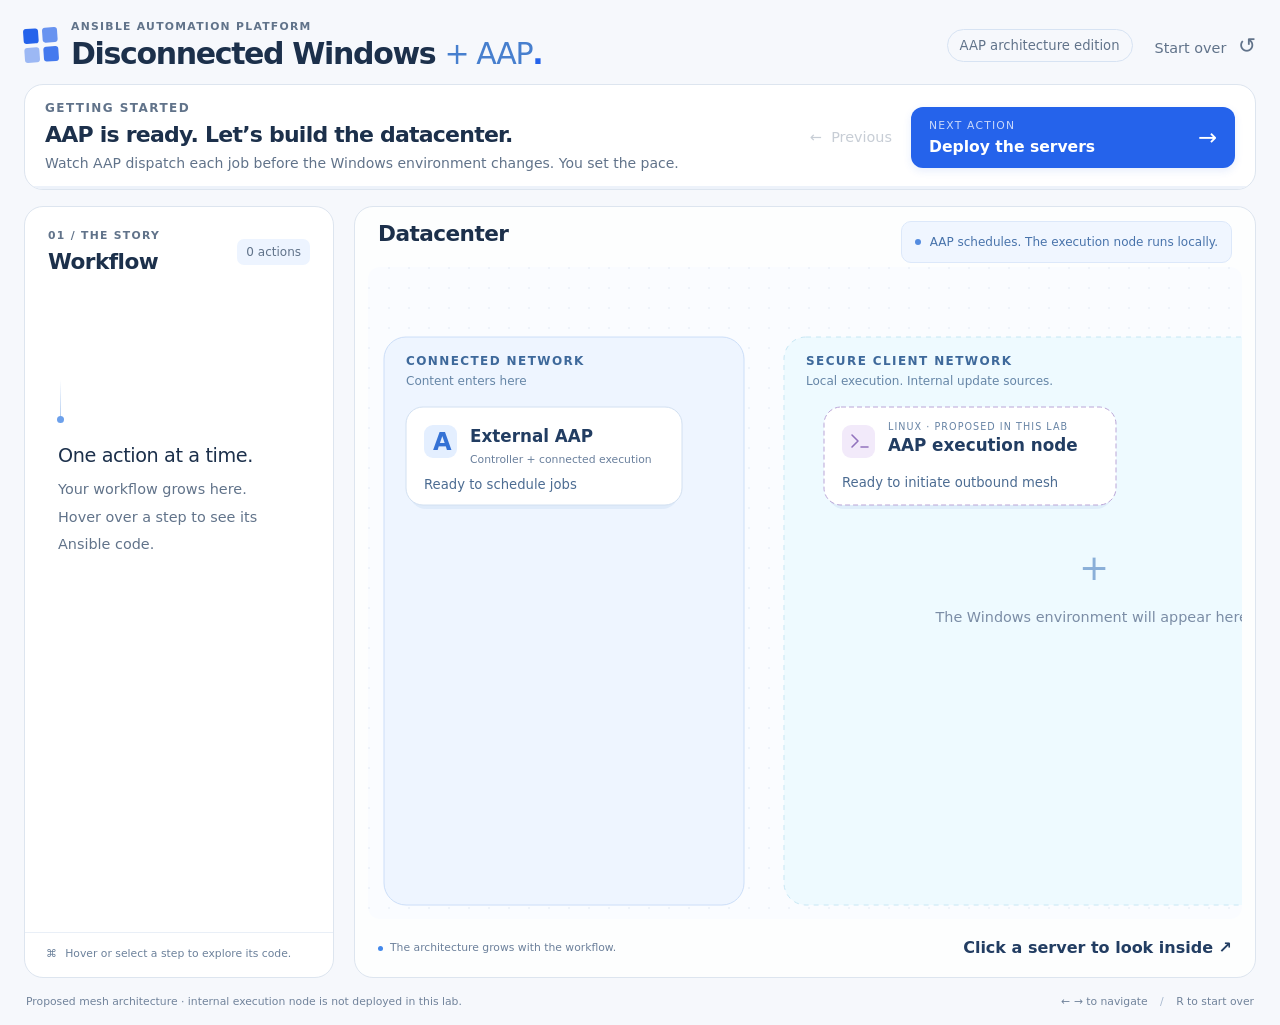
==== demo-with-aap/index.html @ a517cfdb "Compact the datacenter and move sync sources above networks" ====
<!doctype html>
<html lang="en">
  <head>
    <meta charset="utf-8">
    <meta name="viewport" content="width=device-width, initial-scale=1">
    <meta name="description" content="Explore how AAP dispatches jobs to a proposed internal execution node before Windows servers change.">
    <meta name="color-scheme" content="light">
    <title>Disconnected Windows + AAP · Interactive demo</title>
    <link rel="stylesheet" href="src/styles.css">
    <link rel="stylesheet" href="src/aap.css?v=1.2.3">
    <script src="src/scenario.js?v=1.2.2" defer></script>
    <script src="src/orchestration.js" defer></script>
    <script src="src/app.js?v=1.2.2" defer></script>
  </head>
  <body>
    <div class="app">
      <header class="masthead">
        <div class="brand"><span class="brand-mark" aria-hidden="true"><i></i><i></i><i></i><i></i></span><div><p class="eyebrow">Ansible Automation Platform</p><h1>Disconnected Windows <span class="edition-name">+ AAP</span><span class="title-dot">.</span></h1></div></div>
        <div class="header-actions"><span class="mode-label">AAP architecture edition</span><button class="quiet-button" id="reset" type="button">Start over <span aria-hidden="true">↺</span></button></div>
      </header>

      <section class="controls" aria-label="Demo controls">
        <div class="action-context"><p class="eyebrow" id="action-count">Getting started</p><h2 id="current-title">AAP is ready. Let’s build the datacenter.</h2><p id="current-description">Watch AAP dispatch each job before the Windows environment changes. You set the pace.</p></div>
        <div class="navigation"><button class="previous-button" id="previous" type="button" disabled><span aria-hidden="true">←</span> Previous</button><button class="next-button" id="next" type="button"><span class="button-caption">Next action</span><span class="button-action" id="next-label">Deploy the servers</span><span class="button-arrow" aria-hidden="true">→</span></button></div>
        <div class="progress-track" aria-hidden="true"><div id="progress-fill"></div></div>
      </section>

      <main class="workspace">
        <section class="workflow-panel" aria-labelledby="workflow-title">
          <div class="panel-heading"><div><p class="eyebrow">01 / The story</p><h2 id="workflow-title">Workflow</h2></div><span class="counter" id="workflow-count">0 actions</span></div>
          <div class="workflow-scroll" id="workflow-scroll"><div class="workflow-empty" id="workflow-empty"><span class="empty-stem" aria-hidden="true"></span><h3>One action at a time.</h3><p>Your workflow grows here.<br>Hover over a step to see its Ansible code.</p></div><ol class="workflow-list" id="workflow-list"></ol><div class="execution-pending" id="execution-pending" hidden><span class="pending-mark" aria-hidden="true">A</span><div><strong id="pending-title">AAP schedules the job</strong><p id="pending-description"></p></div></div></div>
          <p class="panel-footnote"><span aria-hidden="true">⌘</span> Hover or select a step to explore its code.</p>
        </section>

        <section class="architecture-panel" aria-labelledby="architecture-title">
          <div class="panel-heading"><div><h2 id="architecture-title">Datacenter</h2></div><div class="execution-banner" aria-live="polite"><span class="execution-indicator" aria-hidden="true"></span><span id="execution-caption">AAP schedules. The execution node runs locally.</span></div></div>
          <div class="architecture-canvas" id="architecture-canvas">
            <div class="architecture-empty" id="architecture-empty"><div class="empty-cross" aria-hidden="true">+</div><p>The Windows environment will appear here.</p></div>
            <svg class="architecture" viewBox="0 0 1036 652" preserveAspectRatio="xMidYMin meet" role="img" aria-labelledby="diagram-title diagram-description">
              <title id="diagram-title">Disconnected Windows datacenter</title>
              <desc id="diagram-description">The architecture fills as you advance the walkthrough. AAP is in the connected network. A proposed Linux execution node initiates outbound mesh connectivity from the secure network. Each internal action highlights that inside-out connection, followed by job dispatch and local Windows execution. Later actions reuse the established mesh.</desc>
              <defs>
                <pattern id="dots" width="20" height="20" patternUnits="userSpaceOnUse">
                  <circle cx="1" cy="1" r=".7" fill="#d9e3f1" />
                </pattern>
                <marker id="arrow" markerWidth="7" markerHeight="7" refX="6" refY="3.5" orient="auto">
                  <path d="M0 0 7 3.5 0 7" fill="none" stroke="#2563eb" stroke-width="1.2" />
                </marker>
                <marker id="command-arrow" markerWidth="7" markerHeight="7" refX="6" refY="3.5" orient="auto">
                  <path d="M0 0 7 3.5 0 7" fill="none" stroke="#8553b1" stroke-width="1.2" />
                </marker>
                <symbol id="windows-mark" viewBox="0 0 24 24">
                  <path d="M2 3h9v8H2zm11 0h9v8h-9zM2 13h9v8H2zm11 0h9v8h-9z" fill="currentColor" />
                </symbol>
                <symbol id="server-mark" viewBox="0 0 24 24">
                  <rect x="4" y="3" width="16" height="7" rx="2" />
                  <rect x="4" y="14" width="16" height="7" rx="2" />
                  <path d="M8 6.5h.1M8 17.5h.1M13 6.5h4M13 17.5h4" />
                </symbol>
                <symbol id="file-mark" viewBox="0 0 24 24">
                  <path d="M7 2h7l5 5v15H5V2zm7 0v6h5M11 11h3m-3 4h3m-3 4h3" />
                </symbol>
              </defs>
              <rect width="1036" height="652" fill="url(#dots)" />
              <g class="reveal" data-at="0" style="--delay:0ms">
                <rect class="network-zone connected-zone" x="16" y="70" width="360" height="568" rx="22" />
                <text class="zone-label" x="38" y="98">CONNECTED NETWORK</text>
                <text class="zone-subtitle" x="38" y="118">Content enters here</text>
              </g>
              <g class="reveal" data-at="0" style="--delay:45ms">
                <rect class="network-zone isolated-zone" x="416" y="70" width="604" height="568" rx="22" />
                <text class="zone-label" x="438" y="98">SECURE CLIENT NETWORK</text>
                <text class="zone-subtitle" x="438" y="118">Local execution. Internal update sources.</text>
              </g>
              <g id="aap-layer">
                <g id="mesh-channels" class="mesh-channels">
                  <text class="mesh-label mesh-outbound-label" x="326" y="156">Outbound mesh</text>
                  <path class="mesh-request-path" id="mesh-request-path" d="M454 170H316" marker-end="url(#arrow)" />
                  <circle class="control-particle mesh-connect-particle" cx="454" cy="170" r="3" />
                  <path class="mesh-dispatch-path" id="mesh-dispatch-path" d="M316 203H454" marker-end="url(#arrow)" />
                  <rect class="control-particle mesh-job-particle" x="309" y="196" width="14" height="14" rx="3" />
                  <text class="mesh-label" x="326" y="226">Job dispatch</text>
                </g>
                <g class="job-command external-control">
                  <path class="command-path" id="external-command-path" d="M55 240V252" marker-end="url(#command-arrow)" />
                  <text class="command-label" x="64" y="250">WinRM</text>
                  <circle class="control-particle command-particle" r="3">
                    <animateMotion data-job-motion="true" begin="indefinite" dur=".45s" fill="freeze">
                      <mpath href="#external-command-path" />
                    </animateMotion>
                  </circle>
                </g>
                <g class="job-command repository-control">
                  <path class="command-path" id="internal-command-path" d="M602 240V252" marker-end="url(#command-arrow)" />
                  <text class="command-label" x="616" y="250">WinRM · internal work</text>
                  <circle class="control-particle command-particle" r="3">
                    <animateMotion data-job-motion="true" begin="indefinite" dur=".45s" fill="freeze">
                      <mpath href="#internal-command-path" />
                    </animateMotion>
                  </circle>
                </g>
                <g class="job-command client-control">
                  <path class="command-path" id="managed-command-path" d="M750 189H1006V456H656V474" marker-end="url(#command-arrow)" />
                  <path class="command-path" id="managed-command-path-2025" d="M750 189H1006V456H956V474" marker-end="url(#command-arrow)" />
                  <text class="command-label" x="826" y="433">WinRM · job control</text>
                  <circle class="control-particle command-particle" r="3">
                    <animateMotion data-job-motion="true" begin="indefinite" dur=".45s" fill="freeze">
                      <mpath href="#managed-command-path" />
                    </animateMotion>
                  </circle>
                  <circle class="control-particle command-particle" r="3">
                    <animateMotion data-job-motion="true" begin="indefinite" dur=".45s" fill="freeze">
                      <mpath href="#managed-command-path-2025" />
                    </animateMotion>
                  </circle>
                </g>
                <g class="job-command deployment-external-control">
                  <path class="command-path" id="deploy-external-path" d="M55 240V252" marker-end="url(#command-arrow)" />
                  <text class="command-label" x="64" y="250">Deploy</text>
                  <circle class="control-particle command-particle" r="3">
                    <animateMotion data-job-motion="true" begin="indefinite" dur=".45s" fill="freeze">
                      <mpath href="#deploy-external-path" />
                    </animateMotion>
                  </circle>
                </g>
                <g class="job-command deployment-internal-control">
                  <path class="command-path" id="deploy-internal-repository-path" d="M602 240V252" marker-end="url(#command-arrow)" />
                  <text class="command-label" x="616" y="250">Deploy repository</text>
                  <path class="command-path" id="deploy-internal-2022-path" d="M750 189H1006V456H656V474" marker-end="url(#command-arrow)" />
                  <path class="command-path" id="deploy-internal-2025-path" d="M750 189H1006V456H956V474" marker-end="url(#command-arrow)" />
                  <text class="command-label" x="826" y="433">Deploy internal VMs</text>
                  <circle class="control-particle command-particle" r="3">
                    <animateMotion data-job-motion="true" begin="indefinite" dur=".45s" fill="freeze">
                      <mpath href="#deploy-internal-repository-path" />
                    </animateMotion>
                  </circle>
                  <circle class="control-particle command-particle" r="3">
                    <animateMotion data-job-motion="true" begin="indefinite" dur=".45s" fill="freeze">
                      <mpath href="#deploy-internal-2022-path" />
                    </animateMotion>
                  </circle>
                  <circle class="control-particle command-particle" r="3">
                    <animateMotion data-job-motion="true" begin="indefinite" dur=".45s" fill="freeze">
                      <mpath href="#deploy-internal-2025-path" />
                    </animateMotion>
                  </circle>
                </g>
                <g transform="translate(0 38)">
                  <g class="reveal server-node aap-controller" data-at="0" data-node="controller" tabindex="0" role="button" aria-label="Explore external AAP">
                    <rect class="server-shadow" x="41" y="106" width="270" height="98" rx="17" />
                    <rect class="server-surface control-surface" x="38" y="102" width="276" height="98" rx="17" />
                    <rect class="aap-icon-background" x="56" y="120" width="33" height="33" rx="9" />
                    <text class="aap-monogram" x="65" y="145">A</text>
                    <text class="node-title" x="102" y="137">External AAP</text>
                    <text class="tiny-label" x="102" y="158">Controller + connected execution</text>
                    <text class="node-status" id="controller-status" x="56" y="184">Ready to schedule jobs</text>
                  </g>
                </g>
                <g transform="translate(-44 38)">
                  <g class="reveal server-node aap-execution" data-at="0" data-node="execution" tabindex="0" role="button" aria-label="Explore the proposed internal execution node">
                    <rect class="server-shadow" x="503" y="106" width="286" height="98" rx="17" />
                    <rect class="server-surface proposed-node" x="500" y="102" width="292" height="98" rx="17" />
                    <rect class="execution-icon-background" x="518" y="120" width="33" height="33" rx="9" />
                    <path class="execution-icon" d="m528 130 6 6-6 6m9 0h7" />
                    <text class="node-eyebrow" x="564" y="125">LINUX · PROPOSED IN THIS LAB</text>
                    <text class="node-title" x="564" y="146">AAP execution node</text>
                    <text class="node-status" id="execution-status" x="518" y="182">Ready to initiate outbound mesh</text>
                  </g>
                </g>
              </g>
              <g id="workload-layer">
                <g class="reveal" data-at="2">
                  <path class="network-link" d="M602 428V452M602 452H577V474M602 452H877V474" />
                  <circle cx="602" cy="452" r="4" fill="#afc5df" />
                  <text class="connection-label" x="686" y="446">Updates + applications</text>
                </g>
                <g class="reveal management-connection" data-at="2">
                  <path class="management-link" d="M314 296H454" />
                  <text class="connection-label" x="326" y="280">Management link</text>
                </g>
                <g transform="translate(-30 -97)">
                  <g class="reveal" data-at="4" style="--delay:0ms">
                    <rect class="publisher" x="68" y="105" width="212" height="50" rx="12" />
                    <use href="#windows-mark" x="83" y="121" width="18" height="18" class="microsoft-mark" />
                    <text class="publisher-title" x="113" y="127">Microsoft Update</text>
                    <text class="tiny-label" x="113" y="143">Selected OS + .NET content</text>
                  </g>
                </g>
                <g class="reveal" data-at="4" style="--delay:0ms">
                  <rect class="publisher" x="272" y="8" width="212" height="50" rx="12" />
                  <text class="publisher-title" x="287" y="29">Application Repository <tspan x="287" dy="17">sync</tspan></text>
                </g>
                <g transform="translate(0 57)">
                  <g class="reveal server-node" data-at="1" data-node="external" tabindex="-1" role="button" aria-label="Explore the external repository" style="--delay:70ms">
                    <rect class="server-shadow" x="41" y="201" width="270" height="174" rx="17" />
                    <rect class="server-surface" x="38" y="197" width="276" height="174" rx="17" />
                    <rect class="icon-background" x="56" y="214" width="33" height="33" rx="9" />
                    <use href="#server-mark" class="server-icon" x="62" y="220" width="21" height="21" />
                    <text class="node-eyebrow" x="102" y="225">WINDOWS SERVER 2022</text>
                    <text class="node-title" x="102" y="245">External repository</text>
                    <line class="card-rule" x1="56" y1="262" x2="295" y2="262" />
                    <text class="node-status" id="external-status" x="56" y="280">Freshly deployed</text>
                    <g class="reveal" data-at="3">
                      <rect class="service-pill" x="56" y="290" width="59" height="25" rx="7" />
                      <text class="service-text" x="68" y="307">WSUS</text>
                      <rect class="service-pill" x="56" y="321" width="239" height="25" rx="7" />
                      <text class="service-text" x="68" y="338">Chocolatey application repository</text>
                    </g>
                    <g class="reveal" data-at="5">
                      <rect class="service-pill export-pill" x="122" y="290" width="101" height="25" rx="7" />
                      <text class="service-text" x="132" y="307">IIS · export</text>
                    </g>
                    <text class="tiny-label" x="56" y="361" id="external-detail">Prepared Windows base image</text>
                  </g>
                </g>
                <g transform="translate(0 48)">
                  <g class="reveal" data-at="4" style="--delay:50ms">
                    <rect class="content-item" x="46" y="390" width="125" height="47" rx="10" />
                    <text class="content-label" x="59" y="410">Windows</text>
                    <text class="tiny-label" x="59" y="426">OS updates</text>
                  </g>
                </g>
                <g transform="translate(0 48)">
                  <g class="reveal" data-at="4" style="--delay:105ms">
                    <rect class="content-item" x="181" y="390" width="125" height="47" rx="10" />
                    <text class="content-label" x="194" y="410">.NET</text>
                    <text class="tiny-label" x="194" y="426">Runtime updates</text>
                  </g>
                </g>
                <g transform="translate(0 45)">
                  <g class="reveal" data-at="4" style="--delay:160ms">
                    <rect class="content-item" x="46" y="445" width="125" height="47" rx="10" />
                    <text class="content-label" x="59" y="465">7-Zip</text>
                    <text class="tiny-label" x="59" y="481">Two pinned releases</text>
                  </g>
                </g>
                <g transform="translate(0 45)">
                  <g class="reveal" data-at="4" style="--delay:215ms">
                    <rect class="content-item" x="181" y="445" width="125" height="47" rx="10" />
                    <text class="content-label" x="194" y="465">Git</text>
                    <text class="tiny-label" x="194" y="481">Two pinned releases</text>
                  </g>
                </g>
                <g transform="translate(0 39)">
                  <g class="reveal" data-at="5">
                    <rect class="export-bundle" x="46" y="508" width="260" height="64" rx="11" />
                    <use href="#file-mark" class="file-icon" x="59" y="524" width="24" height="28" />
                    <text class="content-label" x="95" y="532">Published through IIS</text>
                    <text class="tiny-label" x="95" y="551">.xml.gz + manifest + update files</text>
                  </g>
                </g>
                <g transform="translate(-44 87)">
                  <g class="reveal server-node" data-at="1" data-node="internal" tabindex="-1" role="button" aria-label="Explore the internal repository" style="--delay:120ms">
                    <rect class="server-shadow" x="503" y="171" width="286" height="174" rx="17" />
                    <rect class="server-surface" x="500" y="167" width="292" height="174" rx="17" />
                    <rect class="icon-background" x="518" y="184" width="33" height="33" rx="9" />
                    <use href="#server-mark" class="server-icon" x="524" y="190" width="21" height="21" />
                    <text class="node-eyebrow" x="564" y="195">WINDOWS SERVER 2022</text>
                    <text class="node-title" x="564" y="215">Internal repository</text>
                    <line class="card-rule" x1="518" y1="232" x2="774" y2="232" />
                    <text class="node-status" id="internal-status" x="518" y="250">Freshly deployed</text>
                    <g class="reveal" data-at="3">
                      <rect class="service-pill" x="518" y="260" width="59" height="25" rx="7" />
                      <text class="service-text" x="530" y="277">WSUS</text>
                      <rect class="service-pill" x="518" y="291" width="256" height="25" rx="7" />
                      <text class="service-text" x="530" y="308">Chocolatey application repository</text>
                    </g>
                    <g class="reveal" data-at="7">
                      <rect class="baseline-pill" x="584" y="260" width="116" height="25" rx="7" />
                      <text class="baseline-text" x="595" y="277">April baseline</text>
                    </g>
                    <text class="tiny-label" x="518" y="331" id="internal-detail">Prepared Windows base image</text>
                  </g>
                </g>
                <g class="reveal" data-at="6">
                  <text class="flow-label" x="326" y="284">PULL · HTTP GET</text>
                  <path class="flow-path pull-request-flow" id="pull-request-path" d="M454 300H316" marker-end="url(#arrow)" />
                  <circle class="flow-particle pull-request-particle" data-flow="6" cx="454" cy="300" r="2.8" />
                  <path class="flow-path transfer-flow" id="transfer-path" d="M315 326H454" marker-end="url(#arrow)" />
                  <g class="flow-particle pull-data-particle" data-flow="6">
                    <rect class="moving-package" x="308" y="319" width="14" height="14" rx="3" />
                  </g>
                  <rect class="transfer-caption" x="320" y="343" width="128" height="39" rx="9" />
                  <text class="flow-label" x="330" y="360">Export data returned</text>
                  <text class="tiny-label" x="330" y="374">SHA256 verified</text>
                </g>
                <g class="reveal" data-at="8">
                  <path class="flow-path client-flow" id="client-path-2022" d="M602 428V452H577V474" marker-end="url(#arrow)" />
                  <path class="flow-path client-flow" id="client-path-2025" d="M602 428V452H877V474" marker-end="url(#arrow)" />
                  <circle class="flow-particle" data-flow="8,9,10" r="3.2">
                    <animateMotion dur="1.8s" repeatCount="indefinite">
                      <mpath href="#client-path-2022" />
                    </animateMotion>
                  </circle>
                  <circle class="flow-particle" data-flow="8,9,10" r="3.2">
                    <animateMotion dur="1.8s" begin="-.6s" repeatCount="indefinite">
                      <mpath href="#client-path-2025" />
                    </animateMotion>
                  </circle>
                </g>
                <g transform="translate(61 51)">
                  <g class="reveal server-node" data-at="1" data-node="server2022" tabindex="-1" role="button" aria-label="Explore Windows Server 2022" style="--delay:170ms">
                    <rect class="server-shadow" x="398" y="429" width="236" height="148" rx="17" />
                    <rect class="server-surface client-surface" x="395" y="425" width="242" height="148" rx="17" />
                    <use href="#windows-mark" x="414" y="445" width="23" height="23" class="client-windows" />
                    <text class="client-title" x="449" y="454">Windows Server</text>
                    <text class="client-year" x="449" y="479">2022</text>
                    <g class="reveal" data-at="8">
                      <rect class="patch-tag" x="548" y="446" width="71" height="24" rx="7" />
                      <text class="patch-tag-text" x="561" y="462">Patched</text>
                    </g>
                    <line class="card-rule" x1="413" y1="490" x2="618" y2="490" />
                    <text class="node-status" id="server2022-status" x="413" y="513">Freshly deployed</text>
                    <g class="reveal" data-at="9">
                      <text class="app-name" x="413" y="539">7-Zip</text>
                      <text class="app-version" id="zip2022" x="454" y="539">26.03</text>
                      <text class="app-name" x="514" y="539">Git</text>
                      <text class="app-version" id="git2022" x="539" y="539">2.55</text>
                    </g>
                    <text class="tiny-label" id="server2022-detail" x="413" y="559">Managed Windows endpoint</text>
                  </g>
                </g>
                <g transform="translate(72 51)">
                  <g class="reveal server-node" data-at="1" data-node="server2025" tabindex="-1" role="button" aria-label="Explore Windows Server 2025" style="--delay:220ms">
                    <rect class="server-shadow" x="687" y="429" width="236" height="148" rx="17" />
                    <rect class="server-surface client-surface" x="684" y="425" width="242" height="148" rx="17" />
                    <use href="#windows-mark" x="703" y="445" width="23" height="23" class="client-windows" />
                    <text class="client-title" x="738" y="454">Windows Server</text>
                    <text class="client-year" x="738" y="479">2025</text>
                    <g class="reveal" data-at="8">
                      <rect class="patch-tag" x="837" y="446" width="71" height="24" rx="7" />
                      <text class="patch-tag-text" x="850" y="462">Patched</text>
                    </g>
                    <line class="card-rule" x1="702" y1="490" x2="907" y2="490" />
                    <text class="node-status" id="server2025-status" x="702" y="513">Freshly deployed</text>
                    <g class="reveal" data-at="9">
                      <text class="app-name" x="702" y="539">7-Zip</text>
                      <text class="app-version" id="zip2025" x="743" y="539">26.03</text>
                      <text class="app-name" x="803" y="539">Git</text>
                      <text class="app-version" id="git2025" x="828" y="539">2.55</text>
                    </g>
                    <text class="tiny-label" id="server2025-detail" x="702" y="559">Managed Windows endpoint</text>
                  </g>
                </g>
                <g transform="translate(372 -322)">
                  <g class="reveal" data-at="11">
                    <rect class="verification-strip" x="394" y="612" width="230" height="76" rx="11" />
                    <circle cx="416" cy="633" r="9" fill="#16845b" />
                    <path d="m412 633 3 3 5-6" fill="none" stroke="white" stroke-width="1.5" />
                    <text class="verification-text" x="434" y="638">
                      <tspan x="434" y="638">Internal sources</tspan>
                      <tspan x="434" y="656">Expected versions</tspan>
                      <tspan x="434" y="674">No pending reboot</tspan>
                    </text>
                  </g>
                </g>
                <g class="reveal" data-at="4">
                  <!-- Source feeds use separate left lanes so both enter the repository rightward without crossing AAP or mesh. -->
                  <path class="flow-path download-flow" id="download-path" d="M38 33H26V271H36" marker-end="url(#arrow)" />
                  <path class="flow-path download-flow" id="application-download-path" d="M378 58V66H8V287H36" marker-end="url(#arrow)" />
                  <text class="flow-label" x="42" y="82">Download</text>
                  <circle class="flow-particle" data-flow="4" r="3.2">
                    <animateMotion dur="1.25s" repeatCount="indefinite">
                      <mpath href="#download-path" />
                    </animateMotion>
                  </circle>
                  <circle class="flow-particle" data-flow="4" r="3.2">
                    <animateMotion dur="1.25s" repeatCount="indefinite">
                      <mpath href="#application-download-path" />
                    </animateMotion>
                  </circle>
                </g>
              </g>
            </svg>
          </div>
          <div class="architecture-footer"><span class="flow-key"><i></i><span id="flow-caption">The architecture grows with the workflow.</span></span><span class="server-hint">Click a server to look inside <span aria-hidden="true">↗</span></span></div>
        </section>
      </main>
      <footer class="page-footer"><span>Proposed mesh architecture · internal execution node is not deployed in this lab.</span><span>← → to navigate <span class="footer-separator">/</span> R to start over</span></footer>
    </div>

    <aside class="code-popover" id="code-popover" role="dialog" aria-label="Ansible code preview" hidden><div class="popover-heading"><span class="eyebrow">Under the hood</span><button class="close-button" id="close-code" type="button" aria-label="Close code preview">×</button></div><h3 id="code-title"></h3><p class="code-executor" id="code-executor"></p><p class="mock-label">Illustrative Ansible · simplified for this step</p><pre><code id="code-example"></code></pre><a class="source-link" id="code-link" target="_blank" rel="noopener noreferrer">Click here for the real code <span aria-hidden="true">↗</span></a><span class="source-filename" id="source-filename"></span></aside>
    <dialog class="server-dialog" id="server-dialog"><div class="dialog-heading"><p class="eyebrow">Inside the datacenter</p><button class="close-button" id="close-server" type="button" aria-label="Close server details">×</button></div><h2 id="server-dialog-title"></h2><p id="server-dialog-description"></p><dl id="server-dialog-details"></dl><p class="dialog-note">This is the illustrated state at the selected step.</p></dialog>
    <div class="sr-only" id="announcer" role="status" aria-live="polite"></div>
  </body>
</html>
---- demo-with-aap/src/styles.css ----
/* Text sizes are 120% of the initial presentation scale. */
:root { --paper:#f6f8fc; --surface:#fff; --ink:#1c304b; --muted:#61738a; --line:#dde5ef; --accent:#2563eb; --soft-accent:#edf4ff; --blue:#0898bd; --radius:19px; font-family:Inter,"Segoe UI",system-ui,-apple-system,sans-serif; color:var(--ink); background:var(--paper); font-synthesis:none; }
* { box-sizing:border-box; }
body { margin:0; }
button,a { -webkit-tap-highlight-color:transparent; }
button { font:inherit; cursor:pointer; }
button:disabled { cursor:default; }
button:focus-visible,a:focus-visible,[tabindex]:focus-visible { outline:3px solid #5c91f2; outline-offset:4px; }
.app { width:min(1600px,100%); margin:auto; padding:34px 40px 18px; }
.masthead { display:flex; justify-content:space-between; align-items:center; gap:24px; margin-bottom:26px; }
.brand { display:flex; gap:17px; align-items:center; }
.brand-mark { width:34px; height:34px; display:grid; grid-template-columns:1fr 1fr; gap:4px; transform:rotate(-4deg); }
.brand-mark i { background:var(--accent); border-radius:3px; }
.brand-mark i:nth-child(2) { opacity:.68; }.brand-mark i:nth-child(3) { opacity:.43; }.brand-mark i:nth-child(4) { opacity:.85; }
.eyebrow { text-transform:uppercase; letter-spacing:.12em; font-size:12px; font-weight:650; color:var(--muted); margin:0 0 7px; }
h1 { font-size:clamp(26.4px,2.64vw,38.4px); letter-spacing:-.045em; font-weight:650; margin:0; line-height:1.1; }
.title-dot { color:var(--accent); }
.header-actions { display:flex; align-items:center; gap:22px; }
.mode-label { font-size:13.2px; color:var(--muted); border:1px solid #d7e3f3; border-radius:30px; padding:8px 12px; }
.quiet-button { border:0; background:transparent; color:var(--muted); font-size:14.4px; padding:8px 0; }
.quiet-button span { margin-left:7px; font-size:21.6px; }
.quiet-button:hover { color:var(--ink); }
.controls { background:var(--surface); border:1px solid var(--line); border-radius:var(--radius); display:flex; align-items:center; justify-content:space-between; gap:28px; padding:23px 26px 26px; margin-bottom:20px; position:relative; overflow:hidden; }
.action-context { min-width:0; max-width:720px; }
.action-context h2 { font-size:25.2px; font-weight:600; margin:0 0 8px; letter-spacing:-.035em; }
.action-context>p:last-child { margin:0; color:var(--muted); font-size:14.4px; line-height:1.65; max-width:690px; }
.navigation { display:flex; align-items:center; gap:16px; flex-shrink:0; }
.previous-button { display:flex; align-items:center; gap:9px; padding:12px 3px; border:0; background:transparent; font-size:14.4px; color:var(--muted); }
.previous-button:disabled { opacity:.35; }
.previous-button:hover:not(:disabled) { color:var(--accent); }
.next-button { position:relative; text-align:left; min-height:74px; width:324px; border:0; border-radius:12px; color:#fff; background:var(--accent); padding:12px 45px 12px 18px; box-shadow:0 3px 8px #2563eb1c; transition:background .18s,transform .18s; }
.next-button:hover:not(:disabled) { background:#1d4ed8; transform:translateY(-1px); }.next-button:active:not(:disabled) { transform:translateY(1px); }
.next-button:disabled { color:#285d98; background:#e9f2ff; box-shadow:none; }
.button-caption { display:block; font-size:10.8px; letter-spacing:.11em; text-transform:uppercase; opacity:.75; margin-bottom:5px; }
.button-action { font-size:15.6px; font-weight:550; }.button-arrow { position:absolute; top:50%; right:18px; transform:translateY(-50%); font-size:22.8px; }
.progress-track { position:absolute; bottom:0; left:0; right:0; height:3px; background:#edf2fa; }
#progress-fill { height:100%; background:#4e93f4; width:0; transition:width .28s ease; }
.workspace { display:grid; grid-template-columns:310px minmax(0,1fr); gap:20px; }
.workflow-panel,.architecture-panel { border:1px solid var(--line); border-radius:var(--radius); min-width:0; overflow:hidden; }
.workflow-panel { background:var(--surface); display:flex; flex-direction:column; }
.panel-heading { display:flex; align-items:center; justify-content:space-between; gap:10px; padding:22px 23px 18px; }
.panel-heading h2 { font-size:21.6px; letter-spacing:-.025em; font-weight:600; margin:0; }
.panel-heading .eyebrow { font-size:10.8px; }
.counter { font-size:12px; color:var(--muted); background:#edf4ff; padding:6px 9px; border-radius:7px; white-space:nowrap; }
.workflow-scroll { height:clamp(400px,46vw,610px); overflow:auto; padding:2px 18px 20px; scrollbar-width:thin; scrollbar-color:#c9d9ef transparent; }
.workflow-empty { min-height:350px; display:flex; flex-direction:column; justify-content:center; padding:0 15px; }
.empty-stem { width:1px; height:43px; background:linear-gradient(transparent,#a7c5ee); display:block; margin:0 0 21px 2px; position:relative; }
.empty-stem:after { content:""; width:7px; height:7px; background:#6ca0eb; border-radius:50%; position:absolute; bottom:0; left:-3px; }
.workflow-empty h3 { font-size:19.2px; letter-spacing:-.02em; font-weight:500; margin:0 0 9px; }
.workflow-empty p { font-size:14.4px; color:var(--muted); line-height:1.9; margin:0; }
.workflow-list { list-style:none; padding:0; margin:0; }.workflow-list li { position:relative; padding:0 0 9px; }
.workflow-list li:not(:last-child):after { content:""; position:absolute; width:1px; background:#d5e3f7; left:22px; height:15px; bottom:0; }
.workflow-entry { width:100%; text-align:left; display:grid; grid-template-columns:26px 1fr; gap:8px; border:1px solid transparent; border-radius:11px; background:transparent; padding:12px 9px; color:var(--ink); transition:background .16s,border-color .16s; }
.workflow-entry:hover,.workflow-entry[aria-expanded="true"] { background:#f0f6ff; }.workflow-entry.current { background:#eaf3ff; border-color:#c8dcfc; }
.step-number { width:25px; height:25px; display:grid; place-items:center; background:#edf4ff; color:#3872bf; border:1px solid #d3e3fb; border-radius:50%; font-size:10.8px; font-weight:600; position:relative; }
.current .step-number { color:white; background:var(--accent); border-color:var(--accent); }
.step-title { display:block; font-size:14.4px; line-height:1.4; font-weight:600; padding-top:3px; }
.step-description { display:block; font-size:12px; line-height:1.6; color:var(--muted); margin-top:5px; }
.step-code-hint { font-family:ui-monospace,monospace; font-size:12px; color:#587faf; display:block; margin-top:6px; }
.workflow-list li.arrive { animation:entry-arrive .26s cubic-bezier(.18,.85,.28,1.12) both; }
@keyframes entry-arrive { from { opacity:0; transform:translateY(-15px) scale(.98); } to { opacity:1; transform:none; } }
.panel-footnote { font-size:10.8px; color:#6c819b; line-height:1.5; padding:13px 21px 15px; margin:0; border-top:1px solid #e9eff7; margin-top:auto; }
.panel-footnote span { margin-right:5px; }
.architecture-panel { background:#fdfefe; display:flex; flex-direction:column; }.architecture-summary { font-size:12px; color:var(--muted); text-align:right; }
.architecture-canvas { position:relative; margin:0 13px; border-radius:12px; overflow:hidden; background:#fafcff; flex:1; min-height:410px; }
.architecture { display:block; width:100%; height:100%; min-height:410px; max-height:620px; font-family:Inter,"Segoe UI",system-ui,sans-serif; }
.architecture-empty { position:absolute; inset:0; display:flex; flex-direction:column; align-items:center; justify-content:center; z-index:1; pointer-events:none; transition:opacity .16s; }.architecture-empty p { font-size:14.4px; color:#7b8da6; }.architecture-empty.is-hidden { opacity:0; }
.empty-cross { color:#8aafd8; font-size:36px; font-weight:200; margin-bottom:6px; }
.architecture-footer { display:flex; align-items:center; justify-content:space-between; gap:14px; font-size:10.8px; line-height:1.5; color:#6c809b; padding:17px 23px; }
.flow-key { display:flex; align-items:center; gap:7px; }.flow-key i { width:5px; height:5px; min-width:5px; background:#4388eb; border-radius:50%; }.architecture-footer>span:last-child { white-space:nowrap; }
.reveal { opacity:0; visibility:hidden; transform:translateY(-19px) scale(.965); transform-box:fill-box; transform-origin:center; transition:opacity .17s ease,transform .29s cubic-bezier(.18,.85,.27,1.12),visibility 0s .29s; pointer-events:none; }
.reveal.is-visible { opacity:1; visibility:visible; transform:none; transition-delay:var(--delay,0ms); }.server-node.is-visible { cursor:pointer; pointer-events:auto; }.rewinding .reveal { transition:none!important; }
.server-node:hover>.server-surface,.server-node:focus>.server-surface { stroke:#689af0; stroke-width:1.7; }
.network-zone { stroke-width:1; }.connected-zone { fill:#eef5ff; stroke:#ccdef8; }.isolated-zone { fill:#eefaff; stroke:#c7e7f4; stroke-dasharray:5 5; }
.zone-label { font-size:12px; font-weight:650; letter-spacing:1.4px; fill:#3e699b; }.zone-subtitle { font-size:12px; fill:#6686a7; }
.network-link { fill:none; stroke:#afc5df; stroke-width:1.7; stroke-linejoin:round; }.management-link { fill:none; stroke:#a9bfd9; stroke-width:1.3; stroke-dasharray:3 5; }.connection-label { font-size:12px; fill:#6b87a6; }
.server-shadow { fill:#c4d7ef; opacity:.35; }.server-surface { fill:#fff; stroke:#d2e0f1; stroke-width:1; transition:stroke .15s; }.icon-background { fill:#eaf3ff; }.server-icon { fill:none; stroke:#4d80c2; stroke-width:1.2; stroke-linecap:round; }
.node-eyebrow { fill:#6884a5; font-size:9.6px; letter-spacing:1.05px; font-weight:500; }.node-title { fill:#223d62; font-size:16.8px; font-weight:600; }.card-rule { stroke:#e9eff7; }.node-status { fill:#4c6c92; font-size:13.2px; }
.service-pill { fill:#eaf3ff; }.service-text { fill:#3c72b2; font-size:12px; font-weight:550; }.export-pill { fill:#fff3da; }.baseline-pill { fill:#dbf6f6; }.baseline-text { fill:#137a86; font-size:10.8px; font-weight:600; }.tiny-label { fill:#697f9c; font-size:10.8px; }
.publisher { fill:#fff; stroke:#d5e2f5; }.publisher-title { font-size:13.2px; font-weight:600; fill:#335f93; }.microsoft-mark { color:#3478de; }
.flow-path { fill:none; stroke:#2563eb; stroke-width:1.8; stroke-linejoin:round; }.flow-label { fill:#346db6; font-size:10.8px; font-weight:550; }.flow-particle { fill:#2563eb; visibility:hidden; }.flow-particle.flow-active { visibility:visible; }.moving-package { fill:#e9a32f; stroke:#fff; stroke-width:2; }
.download-flow,.transfer-flow,.client-flow { stroke-dasharray:4 5; }.flow-running .download-flow,.transfer-running .transfer-flow,.client-running .client-flow { animation:flow-dash .7s linear infinite; }@keyframes flow-dash { to { stroke-dashoffset:-18; } }
.transfer-shown .management-connection { opacity:0; visibility:hidden; pointer-events:none; }
.pull-request-flow { stroke-width:1.3; stroke-dasharray:3 6; }
.transfer-running .pull-request-flow { animation:flow-dash .7s linear infinite; }
.transfer-running .pull-request-particle { animation:pull-request 2.8s linear infinite; }
.transfer-running .pull-data-particle { animation:pull-response 2.8s linear infinite; }
@keyframes pull-request { 0% { opacity:1; transform:translateX(0); } 27% { opacity:1; transform:translateX(-182px); } 28%,100% { opacity:0; transform:translateX(-182px); } }
@keyframes pull-response { 0%,32% { opacity:0; transform:translateX(0); } 34% { opacity:1; transform:translateX(0); } 88% { opacity:1; transform:translateX(183px); } 90%,100% { opacity:0; transform:translateX(183px); } }
.content-item { fill:#fff; stroke:#d8e4f5; }.content-label { fill:#446c9a; font-size:13.2px; font-weight:600; }.export-bundle { fill:#fff6e5; stroke:#f2ddb5; }.file-icon { fill:none; stroke:#b27d2b; stroke-width:1.2; stroke-linejoin:round; }.transfer-caption { fill:#f8fbff; stroke:#d2e1f6; }
.client-windows { color:#4484df; }.client-title { fill:#587ba6; font-size:12px; }.client-year { fill:#244d85; font-size:25.2px; font-weight:600; letter-spacing:-.7px; }.patch-tag { fill:#dff7f5; }.patch-tag-text { fill:#127b80; font-size:10.8px; font-weight:600; }.app-name { fill:#5d7ea5; font-size:12px; }.app-version { fill:#2563bd; font-size:12px; font-weight:650; }
.version-pop { animation:version-pop .31s cubic-bezier(.18,.85,.27,1.12); transform-box:fill-box; transform-origin:center; }@keyframes version-pop { 0% { opacity:.1; transform:translateY(-6px) scale(.85); } 75% { transform:scale(1.08); } 100% { opacity:1; transform:none; } }
.verification-strip { fill:#e6f8ee; stroke:#b5e6ce; }.verification-text { fill:#1d6c4b; font-size:12px; }
.page-footer { display:flex; justify-content:space-between; gap:15px; color:#71839b; font-size:10.8px; padding:17px 2px 0; }.footer-separator { margin:0 9px; color:#a8b9cf; }
.code-popover { position:fixed; z-index:20; width:480px; max-width:calc(100vw - 28px); padding:18px 19px 17px; background:#fff; border:1px solid #cfdef1; box-shadow:0 12px 45px #21498224,0 2px 7px #2149820d; border-radius:15px; animation:popover-in .16s cubic-bezier(.2,.8,.2,1); max-height:calc(100vh - 24px); overflow:auto; }
.code-popover[hidden] { display:none; }@keyframes popover-in { from { opacity:0; transform:translateY(6px) scale(.98); } to { opacity:1; transform:none; } }
.popover-heading,.dialog-heading { display:flex; align-items:center; justify-content:space-between; }.popover-heading .eyebrow { margin:0; }.close-button { width:30px; height:30px; border:0; background:#edf4ff; border-radius:7px; font-size:24px; line-height:1; color:#5c7faa; }.close-button:hover { background:#dceaff; }
.code-popover h3 { font-size:19.2px; font-weight:600; letter-spacing:-.02em; margin:12px 0 6px; }.mock-label { font-size:12px; color:#6b83a0; margin:0 0 12px; }
.code-popover pre { white-space:pre-wrap; overflow-wrap:anywhere; background:#f1f6ff; border:1px solid #dce8f8; border-radius:9px; padding:14px; margin:0 0 15px; font-size:12px; line-height:1.8; color:#35567c; }.code-popover code { font-family:"SFMono-Regular",Consolas,monospace; }.source-link { color:var(--accent); font-size:14.4px; font-weight:550; text-decoration:none; display:inline-block; }.source-link:hover { text-decoration:underline; }.source-link span { padding-left:5px; }.source-filename { display:block; margin-top:7px; color:#7188a5; font-family:ui-monospace,monospace; font-size:10.8px; overflow-wrap:anywhere; }
.server-dialog { width:min(480px,calc(100vw - 30px)); border:1px solid #cfdef1; border-radius:20px; padding:27px; color:var(--ink); box-shadow:0 20px 80px #1c407320; }.server-dialog::backdrop { background:#203b622e; backdrop-filter:blur(3px); }.server-dialog h2 { font-size:27.6px; letter-spacing:-.035em; font-weight:600; margin:18px 0 9px; }.server-dialog>p { color:var(--muted); font-size:14.4px; line-height:1.8; }.server-dialog dl { margin:24px 0; }.detail-row { display:flex; justify-content:space-between; gap:20px; padding:11px 0; border-bottom:1px solid var(--line); font-size:14.4px; }.detail-row dt { color:var(--muted); }.detail-row dd { margin:0; text-align:right; }.server-dialog .dialog-note { font-size:12px; color:#71849c; }
.sr-only { position:absolute; width:1px; height:1px; padding:0; overflow:hidden; clip:rect(0,0,0,0); white-space:nowrap; border:0; }
@media(min-width:1500px) { .workspace { grid-template-columns:330px minmax(0,1fr); }.workflow-scroll { height:620px; } }
@media(max-width:1120px) { .app { padding:24px 23px 16px; }.workspace { grid-template-columns:275px minmax(0,1fr); gap:15px; }.controls { gap:18px; padding:20px; }.action-context h2 { font-size:21.6px; }.next-button { width:284px; }.action-context>p:last-child { font-size:13.2px; }.navigation { gap:12px; }.architecture-footer { align-items:flex-start; flex-direction:column; gap:7px; }.architecture-canvas,.architecture { min-height:360px; }.panel-heading { padding:20px 18px 16px; } }
@media(max-width:860px) { .controls { flex-direction:column; align-items:stretch; }.action-context { max-width:none; }.navigation { justify-content:space-between; }.next-button { width:min(350px,75%); }.workspace { grid-template-columns:235px minmax(0,1fr); gap:12px; }.mode-label { display:none; }.architecture-summary { font-size:10.8px; }.workflow-scroll { padding-left:10px; padding-right:10px; }.architecture-canvas { margin:0 5px; }.architecture,.architecture-canvas { min-height:320px; }.page-footer { line-height:1.6; }.panel-heading h2 { font-size:19.2px; } }
@media(max-width:650px) { .app { padding:22px 14px 14px; }.masthead { gap:12px; margin-bottom:20px; }.brand { gap:11px; }.brand-mark { width:26px; height:26px; gap:3px; }.eyebrow { font-size:9.6px; }h1 { font-size:26.4px; }.quiet-button { font-size:12px; }.workspace { display:flex; flex-direction:column-reverse; }.architecture,.architecture-canvas { min-height:300px; }.architecture-footer { font-size:9.6px; }.workflow-scroll { height:280px; }.workflow-empty { min-height:210px; }.controls { padding:18px; gap:18px; }.action-context h2 { font-size:21.6px; }.next-button { min-height:60px; padding-left:15px; }.button-action { font-size:14.4px; }.header-actions { gap:0; }.page-footer { flex-direction:column; gap:5px; padding-top:14px; }.step-description { font-size:13.2px; }.architecture-summary { max-width:120px; }.workflow-panel .panel-heading { padding-bottom:13px; } }
@media(prefers-reduced-motion:reduce) { *,*:before,*:after { animation:none!important; transition:none!important; scroll-behavior:auto!important; }.reveal { transform:none; }.flow-particle { display:none; } }
---- demo-with-aap/src/aap.css ----
/* Preserve the landscape diagram’s original card and text scale as its empty columns and gaps shrink. */
.edition-name { color:#477fce; font-weight:450; }
.app { width:100%; padding:20px 24px 16px; }
.masthead { gap:18px; margin-bottom:14px; }
.brand { gap:13px; }
h1 { font-size:30px; }
.brand .eyebrow { font-size:10.8px; margin-bottom:4px; }
.controls { gap:20px; padding:16px 20px; margin-bottom:16px; }
.action-context { max-width:960px; }
.action-context h2 { font-size:22px; margin-bottom:6px; }
.action-context > p:last-child { max-width:960px; font-size:14px; line-height:1.45; }
.next-button { min-height:60px; }
.architecture { width:100%; min-width:1036px; max-width:1068.375px; height:auto; min-height:0; max-height:none; margin-inline:auto; }
.architecture-canvas { min-height:0; flex:initial; overflow:auto; }
/* Keep the initial empty-state caption in the secure half of the scrollable drawing. */
.architecture-empty { width:100%; min-width:1036px; max-width:1068.375px; margin-inline:auto; padding-left:416px; }
.workflow-scroll { height:600px; }
.architecture-footer .server-hint { font-size:16px; font-weight:650; color:#223d62; }
.architecture-panel > .panel-heading { padding-top:14px; padding-bottom:4px; align-items:start; display:grid; grid-template-columns:auto minmax(0,1fr); column-gap:20px; }
.execution-banner { display:flex; gap:9px; align-items:center; justify-self:end; min-width:0; margin:0; padding:11px 13px; border:1px solid #dce8fa; border-radius:10px; background:#f0f6ff; color:#4873ab; font-size:12px; line-height:1.5; }
.execution-indicator { width:6px; height:6px; flex-shrink:0; border-radius:50%; background:#548ce0; }
.execution-pending { display:flex; align-items:flex-start; gap:10px; margin:5px 0 10px; padding:13px; background:#f1f6ff; border:1px solid #d8e5fa; border-radius:11px; }
.execution-pending[hidden] { display:none; }
.pending-mark { width:26px; height:26px; display:grid; place-items:center; flex-shrink:0; border-radius:8px; color:#4b76bd; background:#e0ebff; font-weight:650; font-size:14px; }
.execution-pending strong { font-size:12px; font-weight:600; line-height:1.5; display:block; }
.execution-pending p { margin:5px 0 0; font-size:11px; line-height:1.7; color:#6b819f; }
.code-executor { font-size:11px; line-height:1.7; background:#f2f5fc; border-left:2px solid #9bb7e7; padding:7px 10px; color:#5b76a0; margin:10px 0; }
.aap-icon-background { fill:#e4efff; }.aap-monogram { fill:#3572d5; font-size:24px; font-weight:650; }
.execution-icon-background { fill:#f2eafa; }.execution-icon { fill:none; stroke:#9273bd; stroke-width:1.6; stroke-linecap:round; stroke-linejoin:round; }
.proposed-node { stroke:#baa5d7; stroke-dasharray:5 3; }
.mesh-channels { opacity:0; transition:opacity .2s; }.mesh-visible .mesh-channels { opacity:1; }
.mesh-label { fill:#6487b4; font-size:10.8px; font-weight:550; }
.mesh-request-path { fill:none; stroke:#8baddb; stroke-width:1.3; stroke-dasharray:3 5; }
.mesh-dispatch-path { fill:none; stroke:#487ed8; stroke-width:1.6; }
.control-particle { visibility:hidden; fill:#497ed5; }
.mesh-job-particle { fill:#487ed8; stroke:#fff; stroke-width:2; }
.architecture[data-phase="schedule"] .control-surface { animation:controller-pulse .28s ease-out; }
.architecture:is([data-phase="connect"],[data-phase="outbound"]) .mesh-connect-particle { visibility:visible; animation:mesh-outbound .55s linear both; }
.architecture:is([data-phase="connect"],[data-phase="outbound"]) .mesh-request-path { stroke:#487ed8; stroke-width:2; }
.architecture:is([data-phase="connect"],[data-phase="outbound"]) .mesh-outbound-label { fill:#3572d5; }
.architecture[data-phase="dispatch"] .mesh-job-particle { visibility:visible; animation:mesh-dispatch .45s linear both; }
@keyframes controller-pulse { 50% { fill:#e9f2ff; stroke:#6e9ce9; } }
@keyframes mesh-outbound { from { transform:translateX(0); } to { transform:translateX(-138px); } }
@keyframes mesh-dispatch { from { transform:translateX(0); } to { transform:translateX(138px); } }
.job-command { display:none; }
.architecture:is([data-phase="execute"],[data-phase="complete"]):is([data-scope="connected"],[data-scope="both"]):not([data-target^="deploy"]) .external-control,
.architecture:is([data-phase="execute"],[data-phase="complete"]):is([data-target="repository"],[data-target="repositories"],[data-target="all"]) .repository-control,
.architecture:is([data-phase="execute"],[data-phase="complete"]):is([data-target="clients"],[data-target="all"]) .client-control,
.architecture:is([data-phase="execute"],[data-phase="complete"]):is([data-target="deploy-external"],[data-target="deployment"]) .deployment-external-control,
.architecture:is([data-phase="execute"],[data-phase="complete"]):is([data-target="deploy-internal"],[data-target="deployment"]) .deployment-internal-control,
.architecture[data-external-deployed="true"] .deployment-external-control { display:block; }
.command-path { fill:none; stroke:#9e83c5; stroke-width:1.3; stroke-dasharray:3 5; opacity:.65; stroke-linejoin:round; }
.command-label { fill:#9678b9; font-size:10.8px; font-weight:500; }
.command-particle { fill:#9574bc; }
.architecture[data-phase="execute"] .command-particle { visibility:visible; }
.architecture[data-target="deploy-internal"] .deployment-external-control .command-particle { visibility:hidden; }
.architecture[data-phase="execute"] .command-path { opacity:1; }
/* Transfer particles follow the repository corridor in the wide drawing. */
@keyframes pull-request { 0% { opacity:1; transform:translateX(0); } 27% { opacity:1; transform:translateX(-138px); } 28%,100% { opacity:0; transform:translateX(-138px); } }
@keyframes pull-response { 0%,32% { opacity:0; transform:translateX(0); } 34% { opacity:1; transform:translateX(0); } 88% { opacity:1; transform:translateX(139px); } 90%,100% { opacity:0; transform:translateX(139px); } }
@media(max-width:860px) { .app { padding:18px 16px 14px; } h1 { font-size:26.4px; } .masthead { flex-wrap:wrap; } .workflow-scroll { height:520px; }.architecture-panel > .panel-heading { grid-template-columns:1fr; gap:10px; }.execution-banner { justify-self:stretch; font-size:11px; } }
@media(max-width:650px) { .app { padding:16px 12px 12px; } .controls { padding:14px; } .workflow-scroll { height:340px; }.execution-banner { font-size:10.8px; }.edition-name { white-space:nowrap; }.architecture-canvas { min-height:0; } }
@media(prefers-reduced-motion:reduce) { .control-particle { display:none; } }

/* Distinguish WinRM control from repository content by color, dashes and entry point. */
.client-flow { stroke-dasharray:none; }
.command-path { stroke:#8553b1; stroke-width:2; stroke-dasharray:6 4; opacity:1; }
.command-label { fill:#77439f; font-weight:600; }
.command-particle { fill:#8553b1; }
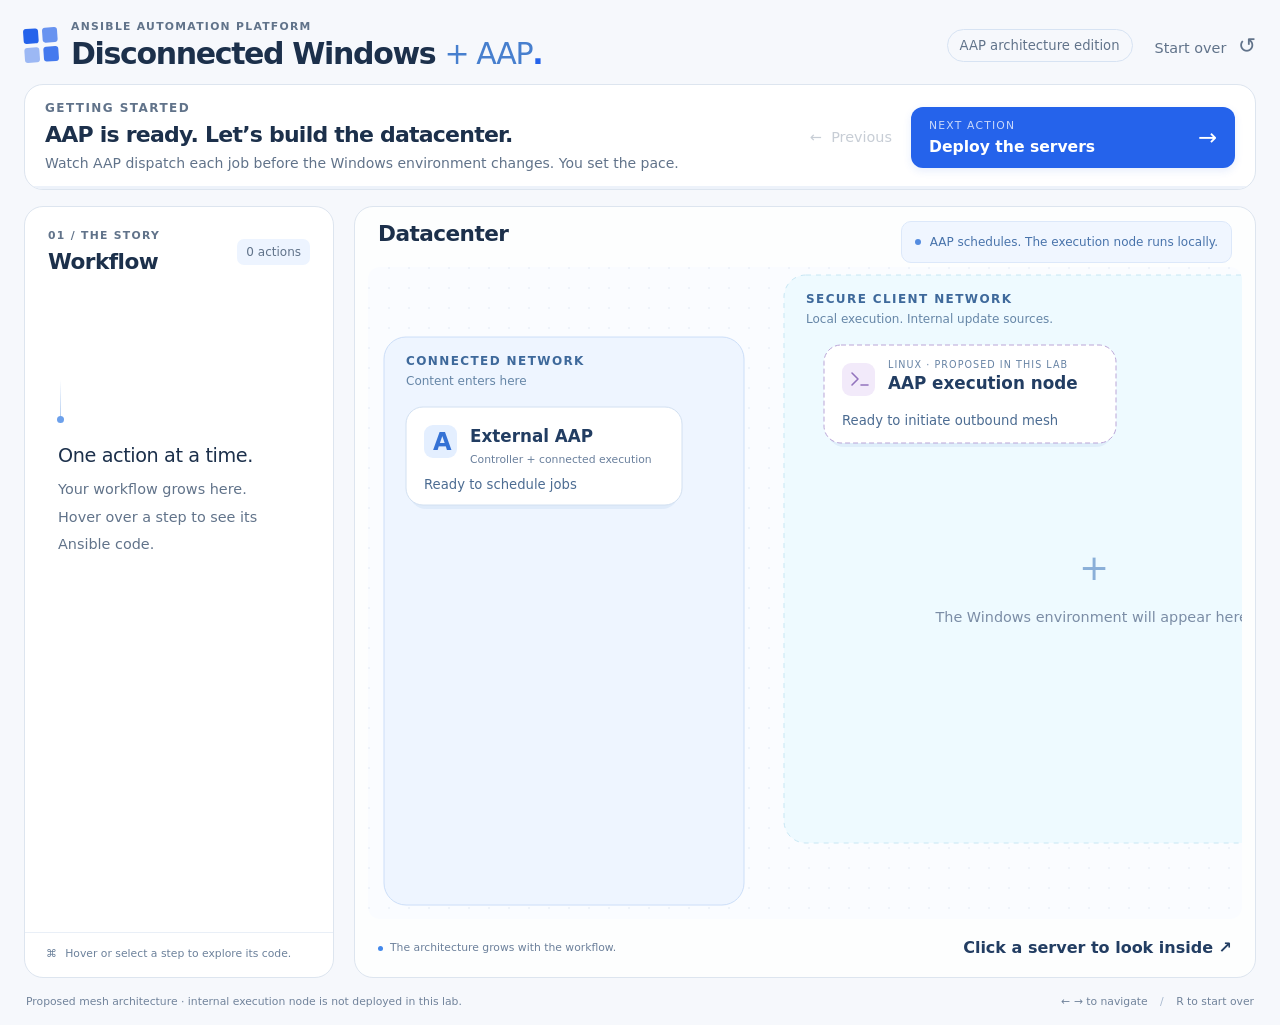
==== commit 02e70956: "Align source boxes and route downloads behind AAP" ====
--- a/demo-with-aap/index.html
+++ b/demo-with-aap/index.html
@@ -7,7 +7,7 @@
     <meta name="color-scheme" content="light">
     <title>Disconnected Windows + AAP · Interactive demo</title>
     <link rel="stylesheet" href="src/styles.css">
-    <link rel="stylesheet" href="src/aap.css?v=1.2.3">
+    <link rel="stylesheet" href="src/aap.css?v=1.2.7">
     <script src="src/scenario.js?v=1.2.2" defer></script>
     <script src="src/orchestration.js" defer></script>
     <script src="src/app.js?v=1.2.2" defer></script>
@@ -68,22 +68,39 @@
                 <text class="zone-subtitle" x="38" y="118">Content enters here</text>
               </g>
               <g class="reveal" data-at="0" style="--delay:45ms">
-                <rect class="network-zone isolated-zone" x="416" y="70" width="604" height="568" rx="22" />
-                <text class="zone-label" x="438" y="98">SECURE CLIENT NETWORK</text>
-                <text class="zone-subtitle" x="438" y="118">Local execution. Internal update sources.</text>
+                <rect class="network-zone isolated-zone" x="416" y="8" width="604" height="568" rx="22" />
+                <text class="zone-label" x="438" y="36">SECURE CLIENT NETWORK</text>
+                <text class="zone-subtitle" x="438" y="56">Local execution. Internal update sources.</text>
+              </g>
+              <g class="reveal" data-at="4">
+                <!-- Draw feeds before server cards so External AAP masks their straight acquisition routes. -->
+                <path class="flow-path download-flow" id="download-path" d="M104 58V64H248V252" marker-end="url(#arrow)" />
+                <path class="flow-path download-flow" id="application-download-path" d="M288 58V252" marker-end="url(#arrow)" />
+                <text class="flow-label" x="42" y="132">Download</text>
+                <circle class="flow-particle" data-flow="4" r="3.2">
+                  <animateMotion dur="1.25s" repeatCount="indefinite">
+                    <mpath href="#download-path" />
+                  </animateMotion>
+                </circle>
+                <circle class="flow-particle" data-flow="4" r="3.2">
+                  <animateMotion dur="1.25s" repeatCount="indefinite">
+                    <mpath href="#application-download-path" />
+                  </animateMotion>
+                </circle>
               </g>
               <g id="aap-layer">
                 <g id="mesh-channels" class="mesh-channels">
-                  <text class="mesh-label mesh-outbound-label" x="326" y="156">Outbound mesh</text>
-                  <path class="mesh-request-path" id="mesh-request-path" d="M454 170H316" marker-end="url(#arrow)" />
-                  <circle class="control-particle mesh-connect-particle" cx="454" cy="170" r="3" />
-                  <path class="mesh-dispatch-path" id="mesh-dispatch-path" d="M316 203H454" marker-end="url(#arrow)" />
+                  <text class="mesh-label mesh-outbound-label" x="326" y="154" transform="rotate(-24.2 326 154)">Outbound mesh</text>
+                  <path class="mesh-request-path" id="mesh-request-path" d="M454 108L316 170" marker-end="url(#arrow)" />
+                  <circle class="control-particle mesh-connect-particle" cx="454" cy="108" r="3" />
+                  <path class="mesh-dispatch-path" id="mesh-dispatch-path" d="M316 203L454 141" marker-end="url(#arrow)" />
                   <rect class="control-particle mesh-job-particle" x="309" y="196" width="14" height="14" rx="3" />
-                  <text class="mesh-label" x="326" y="226">Job dispatch</text>
-                </g>
+                  <text class="mesh-label" x="326" y="222" transform="rotate(-24.2 326 222)">Job dispatch</text>
+                </g>
+                <!-- Side loops keep repository control arrows visible despite the compact row gap. -->
                 <g class="job-command external-control">
-                  <path class="command-path" id="external-command-path" d="M55 240V252" marker-end="url(#command-arrow)" />
-                  <text class="command-label" x="64" y="250">WinRM</text>
+                  <path class="command-path" id="external-command-path" d="M316 232H354V272H316" marker-end="url(#command-arrow)" />
+                  <text class="command-label" x="362" y="256">WinRM</text>
                   <circle class="control-particle command-particle" r="3">
                     <animateMotion data-job-motion="true" begin="indefinite" dur=".45s" fill="freeze">
                       <mpath href="#external-command-path" />
@@ -91,8 +108,8 @@
                   </circle>
                 </g>
                 <g class="job-command repository-control">
-                  <path class="command-path" id="internal-command-path" d="M602 240V252" marker-end="url(#command-arrow)" />
-                  <text class="command-label" x="616" y="250">WinRM · internal work</text>
+                  <path class="command-path" id="internal-command-path" d="M750 170H790V210H750" marker-end="url(#command-arrow)" />
+                  <text class="command-label" x="802" y="194">WinRM · internal work</text>
                   <circle class="control-particle command-particle" r="3">
                     <animateMotion data-job-motion="true" begin="indefinite" dur=".45s" fill="freeze">
                       <mpath href="#internal-command-path" />
@@ -100,9 +117,9 @@
                   </circle>
                 </g>
                 <g class="job-command client-control">
-                  <path class="command-path" id="managed-command-path" d="M750 189H1006V456H656V474" marker-end="url(#command-arrow)" />
-                  <path class="command-path" id="managed-command-path-2025" d="M750 189H1006V456H956V474" marker-end="url(#command-arrow)" />
-                  <text class="command-label" x="826" y="433">WinRM · job control</text>
+                  <path class="command-path" id="managed-command-path" d="M750 127H1006V394H656V412" marker-end="url(#command-arrow)" />
+                  <path class="command-path" id="managed-command-path-2025" d="M750 127H1006V394H956V412" marker-end="url(#command-arrow)" />
+                  <text class="command-label" x="826" y="371">WinRM · job control</text>
                   <circle class="control-particle command-particle" r="3">
                     <animateMotion data-job-motion="true" begin="indefinite" dur=".45s" fill="freeze">
                       <mpath href="#managed-command-path" />
@@ -115,8 +132,8 @@
                   </circle>
                 </g>
                 <g class="job-command deployment-external-control">
-                  <path class="command-path" id="deploy-external-path" d="M55 240V252" marker-end="url(#command-arrow)" />
-                  <text class="command-label" x="64" y="250">Deploy</text>
+                  <path class="command-path" id="deploy-external-path" d="M316 232H354V272H316" marker-end="url(#command-arrow)" />
+                  <text class="command-label" x="362" y="256">Deploy</text>
                   <circle class="control-particle command-particle" r="3">
                     <animateMotion data-job-motion="true" begin="indefinite" dur=".45s" fill="freeze">
                       <mpath href="#deploy-external-path" />
@@ -124,11 +141,11 @@
                   </circle>
                 </g>
                 <g class="job-command deployment-internal-control">
-                  <path class="command-path" id="deploy-internal-repository-path" d="M602 240V252" marker-end="url(#command-arrow)" />
-                  <text class="command-label" x="616" y="250">Deploy repository</text>
-                  <path class="command-path" id="deploy-internal-2022-path" d="M750 189H1006V456H656V474" marker-end="url(#command-arrow)" />
-                  <path class="command-path" id="deploy-internal-2025-path" d="M750 189H1006V456H956V474" marker-end="url(#command-arrow)" />
-                  <text class="command-label" x="826" y="433">Deploy internal VMs</text>
+                  <path class="command-path" id="deploy-internal-repository-path" d="M750 170H790V210H750" marker-end="url(#command-arrow)" />
+                  <text class="command-label" x="802" y="194">Deploy repository</text>
+                  <path class="command-path" id="deploy-internal-2022-path" d="M750 127H1006V394H656V412" marker-end="url(#command-arrow)" />
+                  <path class="command-path" id="deploy-internal-2025-path" d="M750 127H1006V394H956V412" marker-end="url(#command-arrow)" />
+                  <text class="command-label" x="826" y="371">Deploy internal VMs</text>
                   <circle class="control-particle command-particle" r="3">
                     <animateMotion data-job-motion="true" begin="indefinite" dur=".45s" fill="freeze">
                       <mpath href="#deploy-internal-repository-path" />
@@ -156,7 +173,7 @@
                     <text class="node-status" id="controller-status" x="56" y="184">Ready to schedule jobs</text>
                   </g>
                 </g>
-                <g transform="translate(-44 38)">
+                <g transform="translate(-44 -24)">
                   <g class="reveal server-node aap-execution" data-at="0" data-node="execution" tabindex="0" role="button" aria-label="Explore the proposed internal execution node">
                     <rect class="server-shadow" x="503" y="106" width="286" height="98" rx="17" />
                     <rect class="server-surface proposed-node" x="500" y="102" width="292" height="98" rx="17" />
@@ -170,25 +187,25 @@
               </g>
               <g id="workload-layer">
                 <g class="reveal" data-at="2">
-                  <path class="network-link" d="M602 428V452M602 452H577V474M602 452H877V474" />
-                  <circle cx="602" cy="452" r="4" fill="#afc5df" />
-                  <text class="connection-label" x="686" y="446">Updates + applications</text>
+                  <path class="network-link" d="M602 366V390M602 390H577V412M602 390H877V412" />
+                  <circle cx="602" cy="390" r="4" fill="#afc5df" />
+                  <text class="connection-label" x="686" y="384">Updates + applications</text>
                 </g>
                 <g class="reveal management-connection" data-at="2">
                   <path class="management-link" d="M314 296H454" />
-                  <text class="connection-label" x="326" y="280">Management link</text>
+                  <text class="connection-label" x="326" y="290">Management link</text>
                 </g>
                 <g transform="translate(-30 -97)">
                   <g class="reveal" data-at="4" style="--delay:0ms">
-                    <rect class="publisher" x="68" y="105" width="212" height="50" rx="12" />
-                    <use href="#windows-mark" x="83" y="121" width="18" height="18" class="microsoft-mark" />
-                    <text class="publisher-title" x="113" y="127">Microsoft Update</text>
-                    <text class="tiny-label" x="113" y="143">Selected OS + .NET content</text>
+                    <rect class="publisher" x="48" y="105" width="172" height="50" rx="12" />
+                    <use href="#windows-mark" x="60" y="114" width="18" height="18" class="microsoft-mark" />
+                    <text class="publisher-title" x="87" y="127">Microsoft Update</text>
+                    <text class="tiny-label" x="60" y="143">Selected OS + .NET content</text>
                   </g>
                 </g>
                 <g class="reveal" data-at="4" style="--delay:0ms">
-                  <rect class="publisher" x="272" y="8" width="212" height="50" rx="12" />
-                  <text class="publisher-title" x="287" y="29">Application Repository <tspan x="287" dy="17">sync</tspan></text>
+                  <rect class="publisher" x="202" y="8" width="172" height="50" rx="12" />
+                  <text class="publisher-title" x="217" y="29">Application Repository <tspan x="217" dy="17">sync</tspan></text>
                 </g>
                 <g transform="translate(0 57)">
                   <g class="reveal server-node" data-at="1" data-node="external" tabindex="-1" role="button" aria-label="Explore the external repository" style="--delay:70ms">
@@ -249,7 +266,7 @@
                     <text class="tiny-label" x="95" y="551">.xml.gz + manifest + update files</text>
                   </g>
                 </g>
-                <g transform="translate(-44 87)">
+                <g transform="translate(-44 25)">
                   <g class="reveal server-node" data-at="1" data-node="internal" tabindex="-1" role="button" aria-label="Explore the internal repository" style="--delay:120ms">
                     <rect class="server-shadow" x="503" y="171" width="286" height="174" rx="17" />
                     <rect class="server-surface" x="500" y="167" width="292" height="174" rx="17" />
@@ -285,8 +302,8 @@
                   <text class="tiny-label" x="330" y="374">SHA256 verified</text>
                 </g>
                 <g class="reveal" data-at="8">
-                  <path class="flow-path client-flow" id="client-path-2022" d="M602 428V452H577V474" marker-end="url(#arrow)" />
-                  <path class="flow-path client-flow" id="client-path-2025" d="M602 428V452H877V474" marker-end="url(#arrow)" />
+                  <path class="flow-path client-flow" id="client-path-2022" d="M602 366V390H577V412" marker-end="url(#arrow)" />
+                  <path class="flow-path client-flow" id="client-path-2025" d="M602 366V390H877V412" marker-end="url(#arrow)" />
                   <circle class="flow-particle" data-flow="8,9,10" r="3.2">
                     <animateMotion dur="1.8s" repeatCount="indefinite">
                       <mpath href="#client-path-2022" />
@@ -298,7 +315,7 @@
                     </animateMotion>
                   </circle>
                 </g>
-                <g transform="translate(61 51)">
+                <g transform="translate(61 -11)">
                   <g class="reveal server-node" data-at="1" data-node="server2022" tabindex="-1" role="button" aria-label="Explore Windows Server 2022" style="--delay:170ms">
                     <rect class="server-shadow" x="398" y="429" width="236" height="148" rx="17" />
                     <rect class="server-surface client-surface" x="395" y="425" width="242" height="148" rx="17" />
@@ -320,7 +337,7 @@
                     <text class="tiny-label" id="server2022-detail" x="413" y="559">Managed Windows endpoint</text>
                   </g>
                 </g>
-                <g transform="translate(72 51)">
+                <g transform="translate(72 -11)">
                   <g class="reveal server-node" data-at="1" data-node="server2025" tabindex="-1" role="button" aria-label="Explore Windows Server 2025" style="--delay:220ms">
                     <rect class="server-shadow" x="687" y="429" width="236" height="148" rx="17" />
                     <rect class="server-surface client-surface" x="684" y="425" width="242" height="148" rx="17" />
@@ -342,7 +359,7 @@
                     <text class="tiny-label" id="server2025-detail" x="702" y="559">Managed Windows endpoint</text>
                   </g>
                 </g>
-                <g transform="translate(372 -322)">
+                <g transform="translate(372 -384)">
                   <g class="reveal" data-at="11">
                     <rect class="verification-strip" x="394" y="612" width="230" height="76" rx="11" />
                     <circle cx="416" cy="633" r="9" fill="#16845b" />
@@ -353,22 +370,6 @@
                       <tspan x="434" y="674">No pending reboot</tspan>
                     </text>
                   </g>
-                </g>
-                <g class="reveal" data-at="4">
-                  <!-- Source feeds use separate left lanes so both enter the repository rightward without crossing AAP or mesh. -->
-                  <path class="flow-path download-flow" id="download-path" d="M38 33H26V271H36" marker-end="url(#arrow)" />
-                  <path class="flow-path download-flow" id="application-download-path" d="M378 58V66H8V287H36" marker-end="url(#arrow)" />
-                  <text class="flow-label" x="42" y="82">Download</text>
-                  <circle class="flow-particle" data-flow="4" r="3.2">
-                    <animateMotion dur="1.25s" repeatCount="indefinite">
-                      <mpath href="#download-path" />
-                    </animateMotion>
-                  </circle>
-                  <circle class="flow-particle" data-flow="4" r="3.2">
-                    <animateMotion dur="1.25s" repeatCount="indefinite">
-                      <mpath href="#application-download-path" />
-                    </animateMotion>
-                  </circle>
                 </g>
               </g>
             </svg>
--- a/demo-with-aap/src/aap.css
+++ b/demo-with-aap/src/aap.css
@@ -40,8 +40,8 @@
 .architecture:is([data-phase="connect"],[data-phase="outbound"]) .mesh-outbound-label { fill:#3572d5; }
 .architecture[data-phase="dispatch"] .mesh-job-particle { visibility:visible; animation:mesh-dispatch .45s linear both; }
 @keyframes controller-pulse { 50% { fill:#e9f2ff; stroke:#6e9ce9; } }
-@keyframes mesh-outbound { from { transform:translateX(0); } to { transform:translateX(-138px); } }
-@keyframes mesh-dispatch { from { transform:translateX(0); } to { transform:translateX(138px); } }
+@keyframes mesh-outbound { from { transform:translate(0,0); } to { transform:translate(-138px,62px); } }
+@keyframes mesh-dispatch { from { transform:translate(0,0); } to { transform:translate(138px,-62px); } }
 .job-command { display:none; }
 .architecture:is([data-phase="execute"],[data-phase="complete"]):is([data-scope="connected"],[data-scope="both"]):not([data-target^="deploy"]) .external-control,
 .architecture:is([data-phase="execute"],[data-phase="complete"]):is([data-target="repository"],[data-target="repositories"],[data-target="all"]) .repository-control,
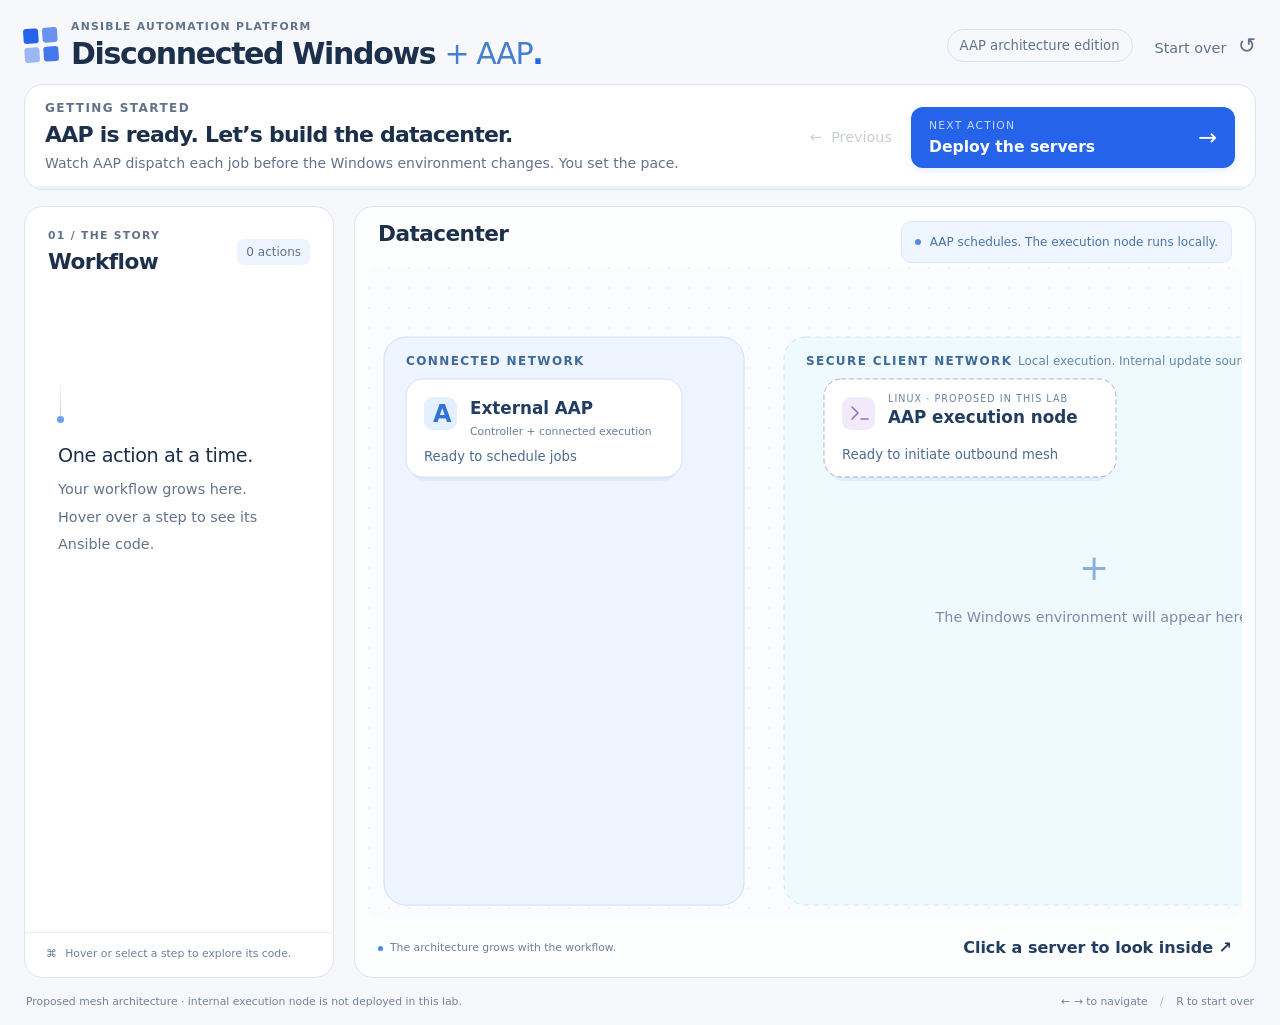
==== commit de1a0f35: "Align networks and reveal longer download arrows" ====
--- a/demo-with-aap/index.html
+++ b/demo-with-aap/index.html
@@ -7,7 +7,7 @@
     <meta name="color-scheme" content="light">
     <title>Disconnected Windows + AAP · Interactive demo</title>
     <link rel="stylesheet" href="src/styles.css">
-    <link rel="stylesheet" href="src/aap.css?v=1.2.7">
+    <link rel="stylesheet" href="src/aap.css?v=1.2.10">
     <script src="src/scenario.js?v=1.2.2" defer></script>
     <script src="src/orchestration.js" defer></script>
     <script src="src/app.js?v=1.2.2" defer></script>
@@ -65,18 +65,16 @@
               <g class="reveal" data-at="0" style="--delay:0ms">
                 <rect class="network-zone connected-zone" x="16" y="70" width="360" height="568" rx="22" />
                 <text class="zone-label" x="38" y="98">CONNECTED NETWORK</text>
-                <text class="zone-subtitle" x="38" y="118">Content enters here</text>
               </g>
               <g class="reveal" data-at="0" style="--delay:45ms">
-                <rect class="network-zone isolated-zone" x="416" y="8" width="604" height="568" rx="22" />
-                <text class="zone-label" x="438" y="36">SECURE CLIENT NETWORK</text>
-                <text class="zone-subtitle" x="438" y="56">Local execution. Internal update sources.</text>
+                <rect class="network-zone isolated-zone" x="416" y="70" width="604" height="568" rx="22" />
+                <text class="zone-label" x="438" y="98">SECURE CLIENT NETWORK</text>
+                <text class="zone-subtitle" x="650" y="98">Local execution. Internal update sources.</text>
               </g>
               <g class="reveal" data-at="4">
                 <!-- Draw feeds before server cards so External AAP masks their straight acquisition routes. -->
                 <path class="flow-path download-flow" id="download-path" d="M104 58V64H248V252" marker-end="url(#arrow)" />
                 <path class="flow-path download-flow" id="application-download-path" d="M288 58V252" marker-end="url(#arrow)" />
-                <text class="flow-label" x="42" y="132">Download</text>
                 <circle class="flow-particle" data-flow="4" r="3.2">
                   <animateMotion dur="1.25s" repeatCount="indefinite">
                     <mpath href="#download-path" />
@@ -90,16 +88,16 @@
               </g>
               <g id="aap-layer">
                 <g id="mesh-channels" class="mesh-channels">
-                  <text class="mesh-label mesh-outbound-label" x="326" y="154" transform="rotate(-24.2 326 154)">Outbound mesh</text>
-                  <path class="mesh-request-path" id="mesh-request-path" d="M454 108L316 170" marker-end="url(#arrow)" />
-                  <circle class="control-particle mesh-connect-particle" cx="454" cy="108" r="3" />
-                  <path class="mesh-dispatch-path" id="mesh-dispatch-path" d="M316 203L454 141" marker-end="url(#arrow)" />
-                  <rect class="control-particle mesh-job-particle" x="309" y="196" width="14" height="14" rx="3" />
-                  <text class="mesh-label" x="326" y="222" transform="rotate(-24.2 326 222)">Job dispatch</text>
+                  <text class="mesh-label mesh-outbound-label" x="326" y="126">Outbound mesh</text>
+                  <path class="mesh-request-path" id="mesh-request-path" d="M454 142H316" marker-end="url(#arrow)" />
+                  <circle class="control-particle mesh-connect-particle" cx="454" cy="142" r="3" />
+                  <path class="mesh-dispatch-path" id="mesh-dispatch-path" d="M316 175H454" marker-end="url(#arrow)" />
+                  <rect class="control-particle mesh-job-particle" x="309" y="168" width="14" height="14" rx="3" />
+                  <text class="mesh-label" x="326" y="194">Job dispatch</text>
                 </g>
                 <!-- Side loops keep repository control arrows visible despite the compact row gap. -->
                 <g class="job-command external-control">
-                  <path class="command-path" id="external-command-path" d="M316 232H354V272H316" marker-end="url(#command-arrow)" />
+                  <path class="command-path" id="external-command-path" d="M316 204H354V272H316" marker-end="url(#command-arrow)" />
                   <text class="command-label" x="362" y="256">WinRM</text>
                   <circle class="control-particle command-particle" r="3">
                     <animateMotion data-job-motion="true" begin="indefinite" dur=".45s" fill="freeze">
@@ -108,8 +106,8 @@
                   </circle>
                 </g>
                 <g class="job-command repository-control">
-                  <path class="command-path" id="internal-command-path" d="M750 170H790V210H750" marker-end="url(#command-arrow)" />
-                  <text class="command-label" x="802" y="194">WinRM · internal work</text>
+                  <path class="command-path" id="internal-command-path" d="M750 204H790V272H750" marker-end="url(#command-arrow)" />
+                  <text class="command-label" x="802" y="256">WinRM · internal work</text>
                   <circle class="control-particle command-particle" r="3">
                     <animateMotion data-job-motion="true" begin="indefinite" dur=".45s" fill="freeze">
                       <mpath href="#internal-command-path" />
@@ -117,9 +115,9 @@
                   </circle>
                 </g>
                 <g class="job-command client-control">
-                  <path class="command-path" id="managed-command-path" d="M750 127H1006V394H656V412" marker-end="url(#command-arrow)" />
-                  <path class="command-path" id="managed-command-path-2025" d="M750 127H1006V394H956V412" marker-end="url(#command-arrow)" />
-                  <text class="command-label" x="826" y="371">WinRM · job control</text>
+                  <path class="command-path" id="managed-command-path" d="M750 161H1006V456H656V474" marker-end="url(#command-arrow)" />
+                  <path class="command-path" id="managed-command-path-2025" d="M750 161H1006V456H956V474" marker-end="url(#command-arrow)" />
+                  <text class="command-label" x="826" y="433">WinRM · job control</text>
                   <circle class="control-particle command-particle" r="3">
                     <animateMotion data-job-motion="true" begin="indefinite" dur=".45s" fill="freeze">
                       <mpath href="#managed-command-path" />
@@ -132,7 +130,7 @@
                   </circle>
                 </g>
                 <g class="job-command deployment-external-control">
-                  <path class="command-path" id="deploy-external-path" d="M316 232H354V272H316" marker-end="url(#command-arrow)" />
+                  <path class="command-path" id="deploy-external-path" d="M316 204H354V272H316" marker-end="url(#command-arrow)" />
                   <text class="command-label" x="362" y="256">Deploy</text>
                   <circle class="control-particle command-particle" r="3">
                     <animateMotion data-job-motion="true" begin="indefinite" dur=".45s" fill="freeze">
@@ -141,11 +139,11 @@
                   </circle>
                 </g>
                 <g class="job-command deployment-internal-control">
-                  <path class="command-path" id="deploy-internal-repository-path" d="M750 170H790V210H750" marker-end="url(#command-arrow)" />
-                  <text class="command-label" x="802" y="194">Deploy repository</text>
-                  <path class="command-path" id="deploy-internal-2022-path" d="M750 127H1006V394H656V412" marker-end="url(#command-arrow)" />
-                  <path class="command-path" id="deploy-internal-2025-path" d="M750 127H1006V394H956V412" marker-end="url(#command-arrow)" />
-                  <text class="command-label" x="826" y="371">Deploy internal VMs</text>
+                  <path class="command-path" id="deploy-internal-repository-path" d="M750 204H790V272H750" marker-end="url(#command-arrow)" />
+                  <text class="command-label" x="802" y="256">Deploy repository</text>
+                  <path class="command-path" id="deploy-internal-2022-path" d="M750 161H1006V456H656V474" marker-end="url(#command-arrow)" />
+                  <path class="command-path" id="deploy-internal-2025-path" d="M750 161H1006V456H956V474" marker-end="url(#command-arrow)" />
+                  <text class="command-label" x="826" y="433">Deploy internal VMs</text>
                   <circle class="control-particle command-particle" r="3">
                     <animateMotion data-job-motion="true" begin="indefinite" dur=".45s" fill="freeze">
                       <mpath href="#deploy-internal-repository-path" />
@@ -162,7 +160,7 @@
                     </animateMotion>
                   </circle>
                 </g>
-                <g transform="translate(0 38)">
+                <g transform="translate(0 10)">
                   <g class="reveal server-node aap-controller" data-at="0" data-node="controller" tabindex="0" role="button" aria-label="Explore external AAP">
                     <rect class="server-shadow" x="41" y="106" width="270" height="98" rx="17" />
                     <rect class="server-surface control-surface" x="38" y="102" width="276" height="98" rx="17" />
@@ -173,7 +171,7 @@
                     <text class="node-status" id="controller-status" x="56" y="184">Ready to schedule jobs</text>
                   </g>
                 </g>
-                <g transform="translate(-44 -24)">
+                <g transform="translate(-44 10)">
                   <g class="reveal server-node aap-execution" data-at="0" data-node="execution" tabindex="0" role="button" aria-label="Explore the proposed internal execution node">
                     <rect class="server-shadow" x="503" y="106" width="286" height="98" rx="17" />
                     <rect class="server-surface proposed-node" x="500" y="102" width="292" height="98" rx="17" />
@@ -187,9 +185,9 @@
               </g>
               <g id="workload-layer">
                 <g class="reveal" data-at="2">
-                  <path class="network-link" d="M602 366V390M602 390H577V412M602 390H877V412" />
-                  <circle cx="602" cy="390" r="4" fill="#afc5df" />
-                  <text class="connection-label" x="686" y="384">Updates + applications</text>
+                  <path class="network-link" d="M602 428V452M602 452H577V474M602 452H877V474" />
+                  <circle cx="602" cy="452" r="4" fill="#afc5df" />
+                  <text class="connection-label" x="686" y="446">Updates + applications</text>
                 </g>
                 <g class="reveal management-connection" data-at="2">
                   <path class="management-link" d="M314 296H454" />
@@ -266,7 +264,7 @@
                     <text class="tiny-label" x="95" y="551">.xml.gz + manifest + update files</text>
                   </g>
                 </g>
-                <g transform="translate(-44 25)">
+                <g transform="translate(-44 87)">
                   <g class="reveal server-node" data-at="1" data-node="internal" tabindex="-1" role="button" aria-label="Explore the internal repository" style="--delay:120ms">
                     <rect class="server-shadow" x="503" y="171" width="286" height="174" rx="17" />
                     <rect class="server-surface" x="500" y="167" width="292" height="174" rx="17" />
@@ -302,8 +300,8 @@
                   <text class="tiny-label" x="330" y="374">SHA256 verified</text>
                 </g>
                 <g class="reveal" data-at="8">
-                  <path class="flow-path client-flow" id="client-path-2022" d="M602 366V390H577V412" marker-end="url(#arrow)" />
-                  <path class="flow-path client-flow" id="client-path-2025" d="M602 366V390H877V412" marker-end="url(#arrow)" />
+                  <path class="flow-path client-flow" id="client-path-2022" d="M602 428V452H577V474" marker-end="url(#arrow)" />
+                  <path class="flow-path client-flow" id="client-path-2025" d="M602 428V452H877V474" marker-end="url(#arrow)" />
                   <circle class="flow-particle" data-flow="8,9,10" r="3.2">
                     <animateMotion dur="1.8s" repeatCount="indefinite">
                       <mpath href="#client-path-2022" />
@@ -315,7 +313,7 @@
                     </animateMotion>
                   </circle>
                 </g>
-                <g transform="translate(61 -11)">
+                <g transform="translate(61 51)">
                   <g class="reveal server-node" data-at="1" data-node="server2022" tabindex="-1" role="button" aria-label="Explore Windows Server 2022" style="--delay:170ms">
                     <rect class="server-shadow" x="398" y="429" width="236" height="148" rx="17" />
                     <rect class="server-surface client-surface" x="395" y="425" width="242" height="148" rx="17" />
@@ -337,7 +335,7 @@
                     <text class="tiny-label" id="server2022-detail" x="413" y="559">Managed Windows endpoint</text>
                   </g>
                 </g>
-                <g transform="translate(72 -11)">
+                <g transform="translate(72 51)">
                   <g class="reveal server-node" data-at="1" data-node="server2025" tabindex="-1" role="button" aria-label="Explore Windows Server 2025" style="--delay:220ms">
                     <rect class="server-shadow" x="687" y="429" width="236" height="148" rx="17" />
                     <rect class="server-surface client-surface" x="684" y="425" width="242" height="148" rx="17" />
@@ -359,7 +357,7 @@
                     <text class="tiny-label" id="server2025-detail" x="702" y="559">Managed Windows endpoint</text>
                   </g>
                 </g>
-                <g transform="translate(372 -384)">
+                <g transform="translate(372 -322)">
                   <g class="reveal" data-at="11">
                     <rect class="verification-strip" x="394" y="612" width="230" height="76" rx="11" />
                     <circle cx="416" cy="633" r="9" fill="#16845b" />
--- a/demo-with-aap/src/aap.css
+++ b/demo-with-aap/src/aap.css
@@ -40,8 +40,8 @@
 .architecture:is([data-phase="connect"],[data-phase="outbound"]) .mesh-outbound-label { fill:#3572d5; }
 .architecture[data-phase="dispatch"] .mesh-job-particle { visibility:visible; animation:mesh-dispatch .45s linear both; }
 @keyframes controller-pulse { 50% { fill:#e9f2ff; stroke:#6e9ce9; } }
-@keyframes mesh-outbound { from { transform:translate(0,0); } to { transform:translate(-138px,62px); } }
-@keyframes mesh-dispatch { from { transform:translate(0,0); } to { transform:translate(138px,-62px); } }
+@keyframes mesh-outbound { from { transform:translate(0,0); } to { transform:translate(-138px,0); } }
+@keyframes mesh-dispatch { from { transform:translate(0,0); } to { transform:translate(138px,0); } }
 .job-command { display:none; }
 .architecture:is([data-phase="execute"],[data-phase="complete"]):is([data-scope="connected"],[data-scope="both"]):not([data-target^="deploy"]) .external-control,
 .architecture:is([data-phase="execute"],[data-phase="complete"]):is([data-target="repository"],[data-target="repositories"],[data-target="all"]) .repository-control,
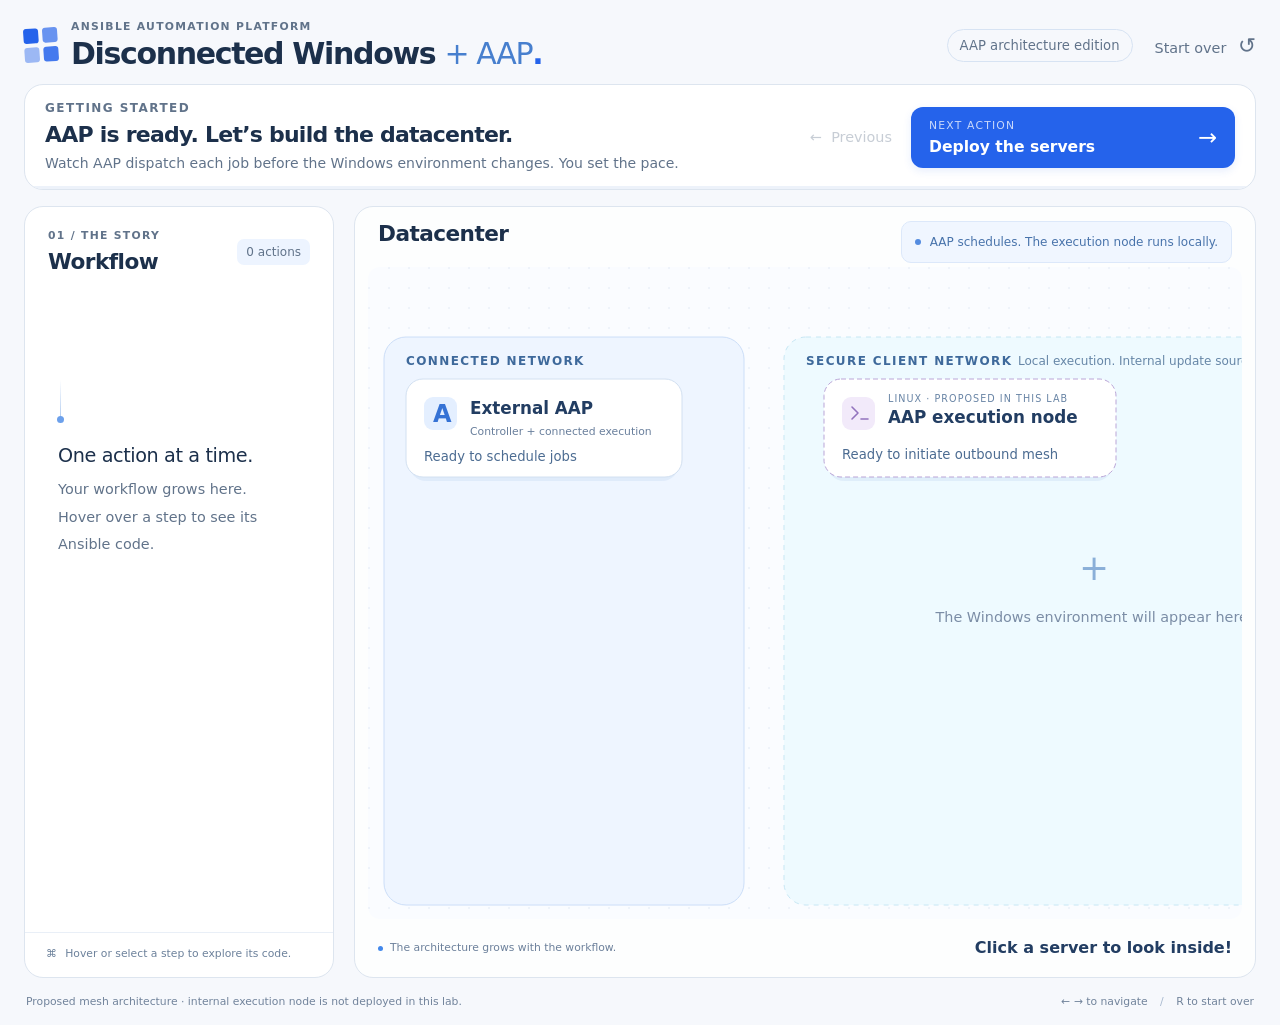
==== commit d8d963fc: "End the server inspection hint with an exclamation mark" ====
--- a/demo-with-aap/index.html
+++ b/demo-with-aap/index.html
@@ -7,7 +7,7 @@
     <meta name="color-scheme" content="light">
     <title>Disconnected Windows + AAP · Interactive demo</title>
     <link rel="stylesheet" href="src/styles.css">
-    <link rel="stylesheet" href="src/aap.css?v=1.2.10">
+    <link rel="stylesheet" href="src/aap.css?v=1.2.11">
     <script src="src/scenario.js?v=1.2.2" defer></script>
     <script src="src/orchestration.js" defer></script>
     <script src="src/app.js?v=1.2.2" defer></script>
@@ -372,7 +372,7 @@
               </g>
             </svg>
           </div>
-          <div class="architecture-footer"><span class="flow-key"><i></i><span id="flow-caption">The architecture grows with the workflow.</span></span><span class="server-hint">Click a server to look inside <span aria-hidden="true">↗</span></span></div>
+          <div class="architecture-footer"><span class="flow-key"><i></i><span id="flow-caption">The architecture grows with the workflow.</span></span><span class="server-hint">Click a server to look inside!</span></div>
         </section>
       </main>
       <footer class="page-footer"><span>Proposed mesh architecture · internal execution node is not deployed in this lab.</span><span>← → to navigate <span class="footer-separator">/</span> R to start over</span></footer>
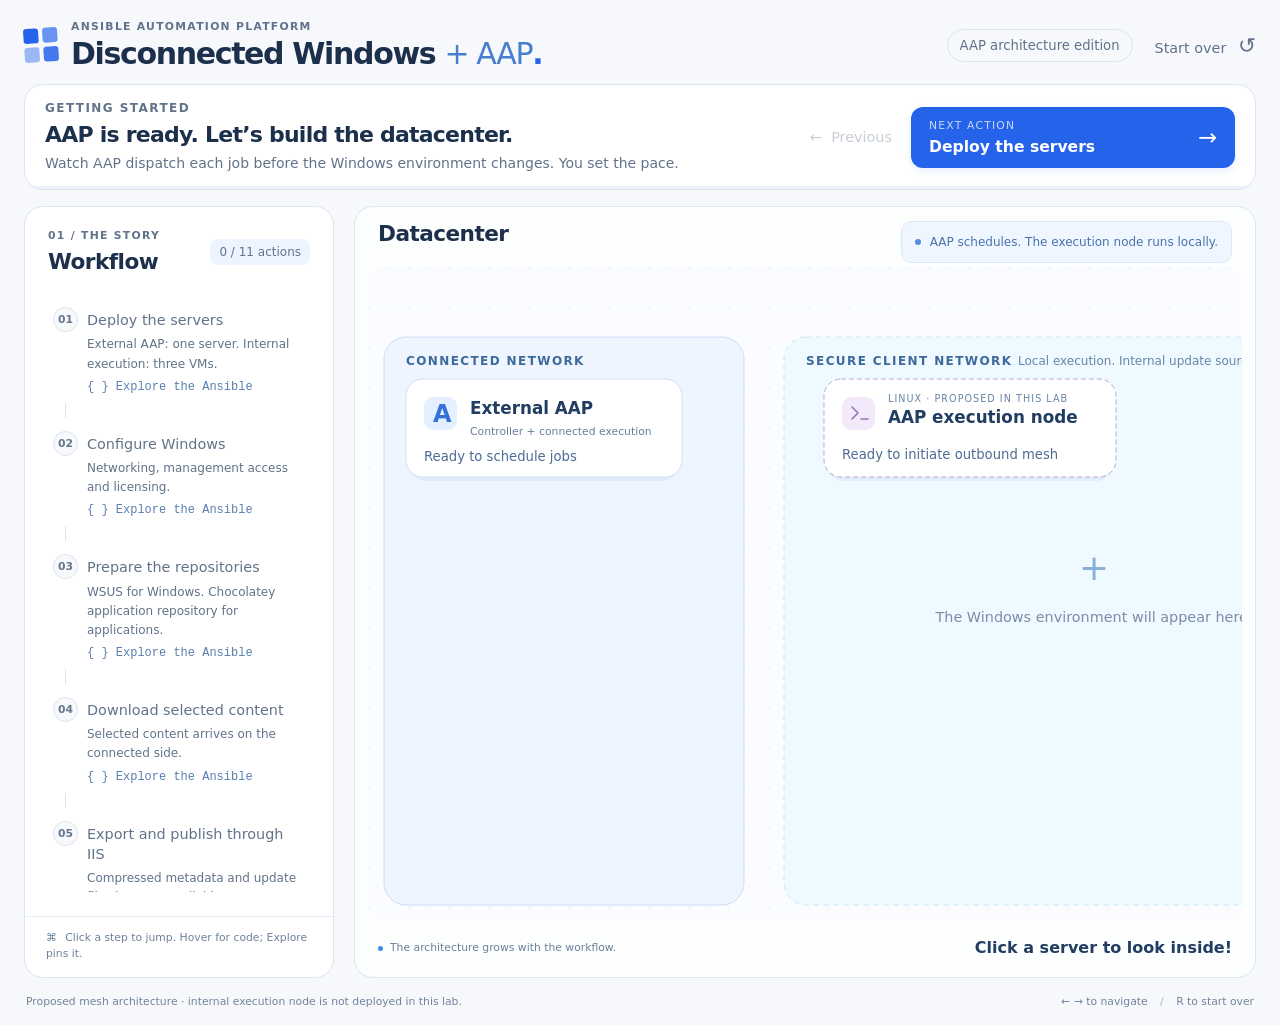
==== commit 477d4ca9: "Make workflow stages directly navigable" ====
--- a/demo-with-aap/index.html
+++ b/demo-with-aap/index.html
@@ -7,10 +7,10 @@
     <meta name="color-scheme" content="light">
     <title>Disconnected Windows + AAP · Interactive demo</title>
     <link rel="stylesheet" href="src/styles.css">
-    <link rel="stylesheet" href="src/aap.css?v=1.2.11">
+    <link rel="stylesheet" href="src/aap.css?v=1.3.0">
     <script src="src/scenario.js?v=1.2.2" defer></script>
     <script src="src/orchestration.js" defer></script>
-    <script src="src/app.js?v=1.2.2" defer></script>
+    <script src="src/app.js?v=1.3.0" defer></script>
   </head>
   <body>
     <div class="app">
@@ -27,9 +27,9 @@
 
       <main class="workspace">
         <section class="workflow-panel" aria-labelledby="workflow-title">
-          <div class="panel-heading"><div><p class="eyebrow">01 / The story</p><h2 id="workflow-title">Workflow</h2></div><span class="counter" id="workflow-count">0 actions</span></div>
-          <div class="workflow-scroll" id="workflow-scroll"><div class="workflow-empty" id="workflow-empty"><span class="empty-stem" aria-hidden="true"></span><h3>One action at a time.</h3><p>Your workflow grows here.<br>Hover over a step to see its Ansible code.</p></div><ol class="workflow-list" id="workflow-list"></ol><div class="execution-pending" id="execution-pending" hidden><span class="pending-mark" aria-hidden="true">A</span><div><strong id="pending-title">AAP schedules the job</strong><p id="pending-description"></p></div></div></div>
-          <p class="panel-footnote"><span aria-hidden="true">⌘</span> Hover or select a step to explore its code.</p>
+          <div class="panel-heading"><div><p class="eyebrow">01 / The story</p><h2 id="workflow-title">Workflow</h2></div><span class="counter" id="workflow-count">0 / 11 actions</span></div>
+          <div class="workflow-scroll" id="workflow-scroll"><div class="workflow-empty" id="workflow-empty" hidden><span class="empty-stem" aria-hidden="true"></span><h3>One action at a time.</h3><p>Your workflow grows here.<br>Hover over a step to see its Ansible code.</p></div><ol class="workflow-list" id="workflow-list"></ol><div class="execution-pending" id="execution-pending" hidden><span class="pending-mark" aria-hidden="true">A</span><div><strong id="pending-title">AAP schedules the job</strong><p id="pending-description"></p></div></div></div>
+          <p class="panel-footnote"><span aria-hidden="true">⌘</span> Click a step to jump. Hover for code; Explore pins it.</p>
         </section>
 
         <section class="architecture-panel" aria-labelledby="architecture-title">
--- a/demo-with-aap/src/aap.css
+++ b/demo-with-aap/src/aap.css
@@ -15,6 +15,15 @@
 /* Keep the initial empty-state caption in the secure half of the scrollable drawing. */
 .architecture-empty { width:100%; min-width:1036px; max-width:1068.375px; margin-inline:auto; padding-left:416px; }
 .workflow-scroll { height:600px; }
+.workflow-entry { display:block; padding:0; }
+.workflow-entry:focus-within { background:#f0f6ff; }
+.workflow-step { width:100%; display:grid; grid-template-columns:26px minmax(0,1fr); gap:8px; padding:12px 9px 4px; border:0; border-radius:10px; background:transparent; color:inherit; text-align:left; }
+.workflow-entry .step-code-hint { margin:0 9px 12px 43px; padding:2px 0; border:0; background:transparent; text-align:left; }
+.step-code-hint:hover,.step-code-hint[aria-expanded="true"] { color:#315f99; text-decoration:underline; }
+.workflow-entry.future .step-title { color:var(--muted); font-weight:500; }
+.workflow-entry.future .step-number { color:#65778e; background:#f7f9fc; border-color:#dce4ee; }
+.workflow-entry.completed .step-number { color:#386948; background:#eef8f0; border-color:#d4e9d9; }
+.workflow-entry.completed .step-title::after { content:" ✓"; color:#386948; }
 .architecture-footer .server-hint { font-size:16px; font-weight:650; color:#223d62; }
 .architecture-panel > .panel-heading { padding-top:14px; padding-bottom:4px; align-items:start; display:grid; grid-template-columns:auto minmax(0,1fr); column-gap:20px; }
 .execution-banner { display:flex; gap:9px; align-items:center; justify-self:end; min-width:0; margin:0; padding:11px 13px; border:1px solid #dce8fa; border-radius:10px; background:#f0f6ff; color:#4873ab; font-size:12px; line-height:1.5; }
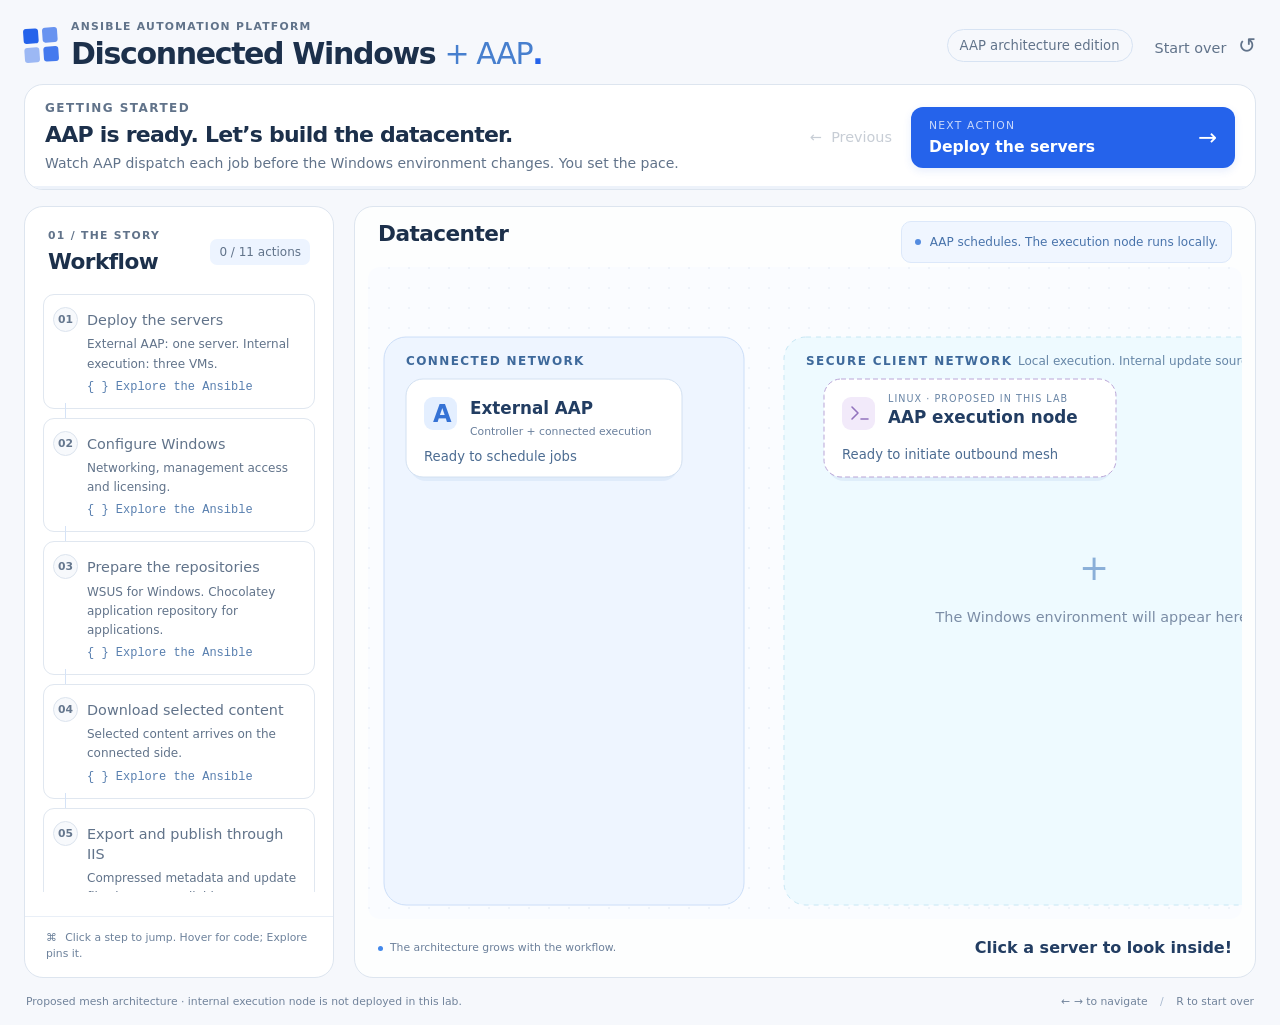
==== commit eedfd778: "Darken completed and current workflow frames" ====
--- a/demo-with-aap/index.html
+++ b/demo-with-aap/index.html
@@ -7,7 +7,7 @@
     <meta name="color-scheme" content="light">
     <title>Disconnected Windows + AAP · Interactive demo</title>
     <link rel="stylesheet" href="src/styles.css">
-    <link rel="stylesheet" href="src/aap.css?v=1.3.0">
+    <link rel="stylesheet" href="src/aap.css?v=1.3.1">
     <script src="src/scenario.js?v=1.2.2" defer></script>
     <script src="src/orchestration.js" defer></script>
     <script src="src/app.js?v=1.3.0" defer></script>
--- a/demo-with-aap/src/aap.css
+++ b/demo-with-aap/src/aap.css
@@ -15,7 +15,10 @@
 /* Keep the initial empty-state caption in the secure half of the scrollable drawing. */
 .architecture-empty { width:100%; min-width:1036px; max-width:1068.375px; margin-inline:auto; padding-left:416px; }
 .workflow-scroll { height:600px; }
-.workflow-entry { display:block; padding:0; }
+/* Keep visited/current frames stronger than stages that remain ahead. */
+.workflow-entry { display:block; padding:0; border-color:#e0e7f0; }
+.workflow-entry.completed { border-color:#7088a8; }
+.workflow-entry.current { border-color:#486a99; }
 .workflow-entry:focus-within { background:#f0f6ff; }
 .workflow-step { width:100%; display:grid; grid-template-columns:26px minmax(0,1fr); gap:8px; padding:12px 9px 4px; border:0; border-radius:10px; background:transparent; color:inherit; text-align:left; }
 .workflow-entry .step-code-hint { margin:0 9px 12px 43px; padding:2px 0; border:0; background:transparent; text-align:left; }
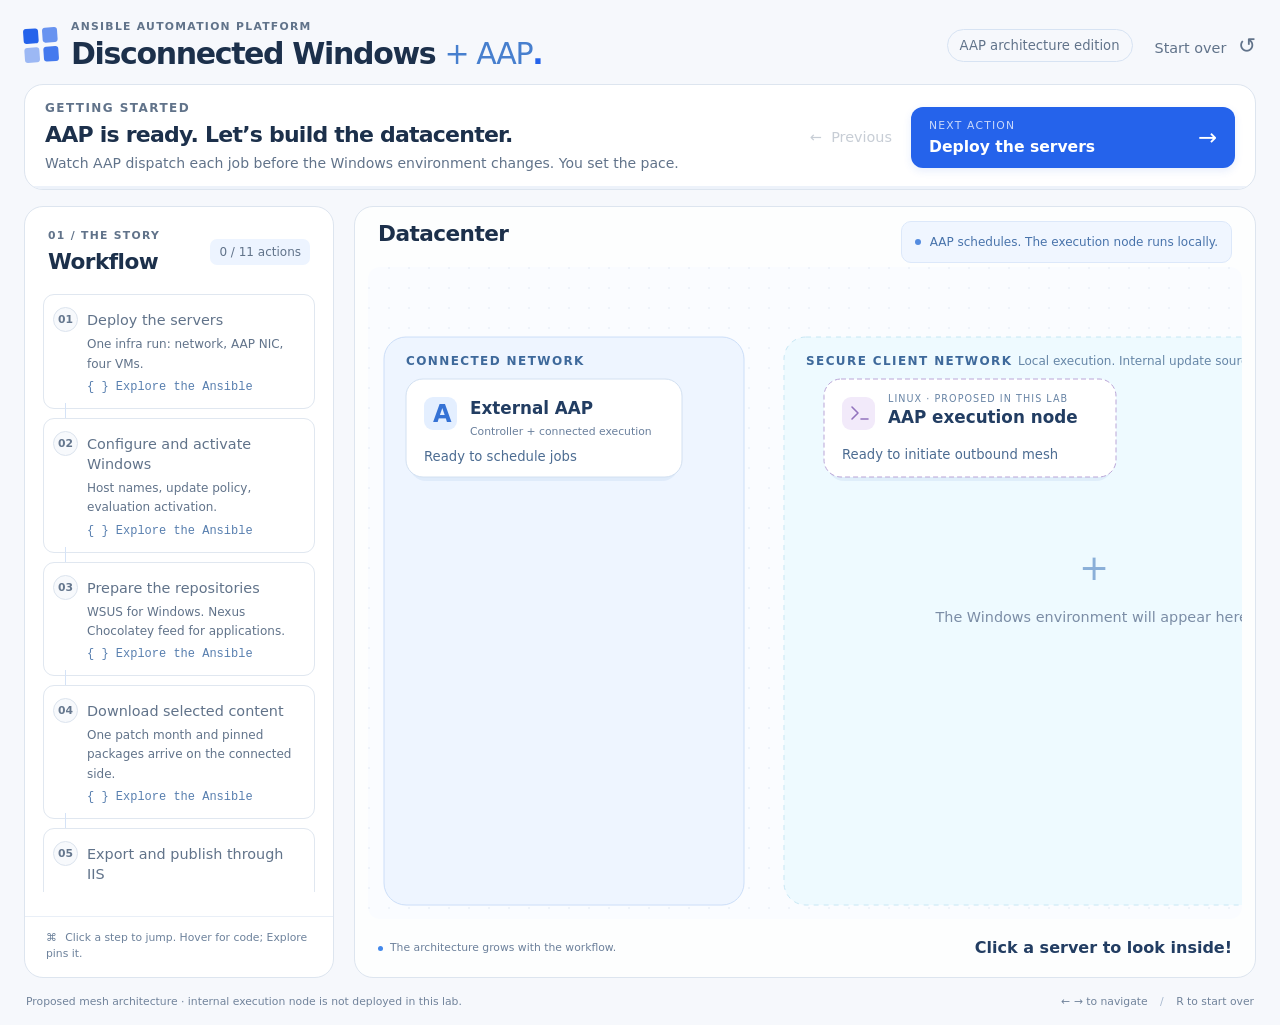
==== commit 60829ee4: "Rewrite the patching use case as lean playbooks (v2.0.0) Archive the 1.x implementation in archive/ " ====
--- a/demo-with-aap/index.html
+++ b/demo-with-aap/index.html
@@ -7,10 +7,10 @@
     <meta name="color-scheme" content="light">
     <title>Disconnected Windows + AAP · Interactive demo</title>
     <link rel="stylesheet" href="src/styles.css">
-    <link rel="stylesheet" href="src/aap.css?v=1.3.1">
-    <script src="src/scenario.js?v=1.2.2" defer></script>
+    <link rel="stylesheet" href="src/aap.css?v=2.0.0">
+    <script src="src/scenario.js?v=2.0.0" defer></script>
     <script src="src/orchestration.js" defer></script>
-    <script src="src/app.js?v=1.3.0" defer></script>
+    <script src="src/app.js?v=2.0.0" defer></script>
   </head>
   <body>
     <div class="app">
@@ -261,7 +261,7 @@
                     <rect class="export-bundle" x="46" y="508" width="260" height="64" rx="11" />
                     <use href="#file-mark" class="file-icon" x="59" y="524" width="24" height="28" />
                     <text class="content-label" x="95" y="532">Published through IIS</text>
-                    <text class="tiny-label" x="95" y="551">.xml.gz + manifest + update files</text>
+                    <text class="tiny-label" x="95" y="551">.xml.gz + update files + applications.zip</text>
                   </g>
                 </g>
                 <g transform="translate(-44 87)">
